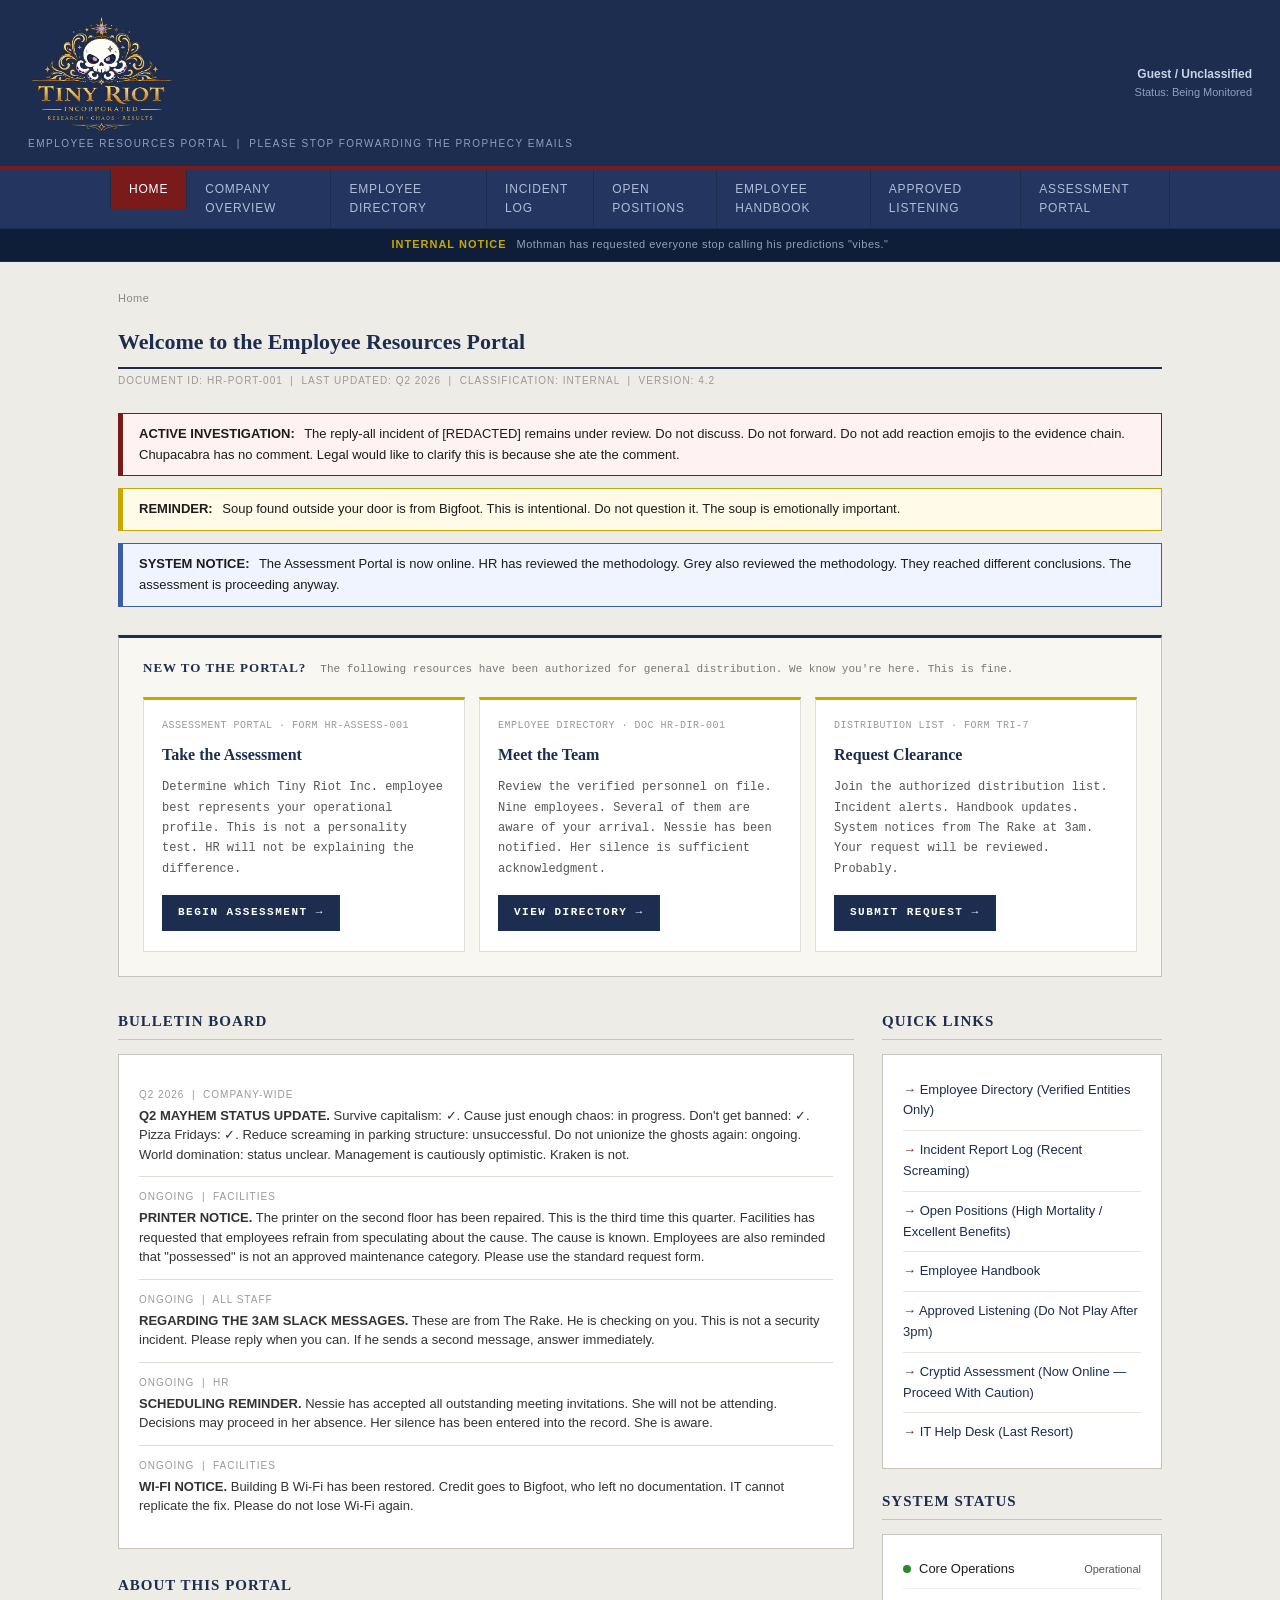
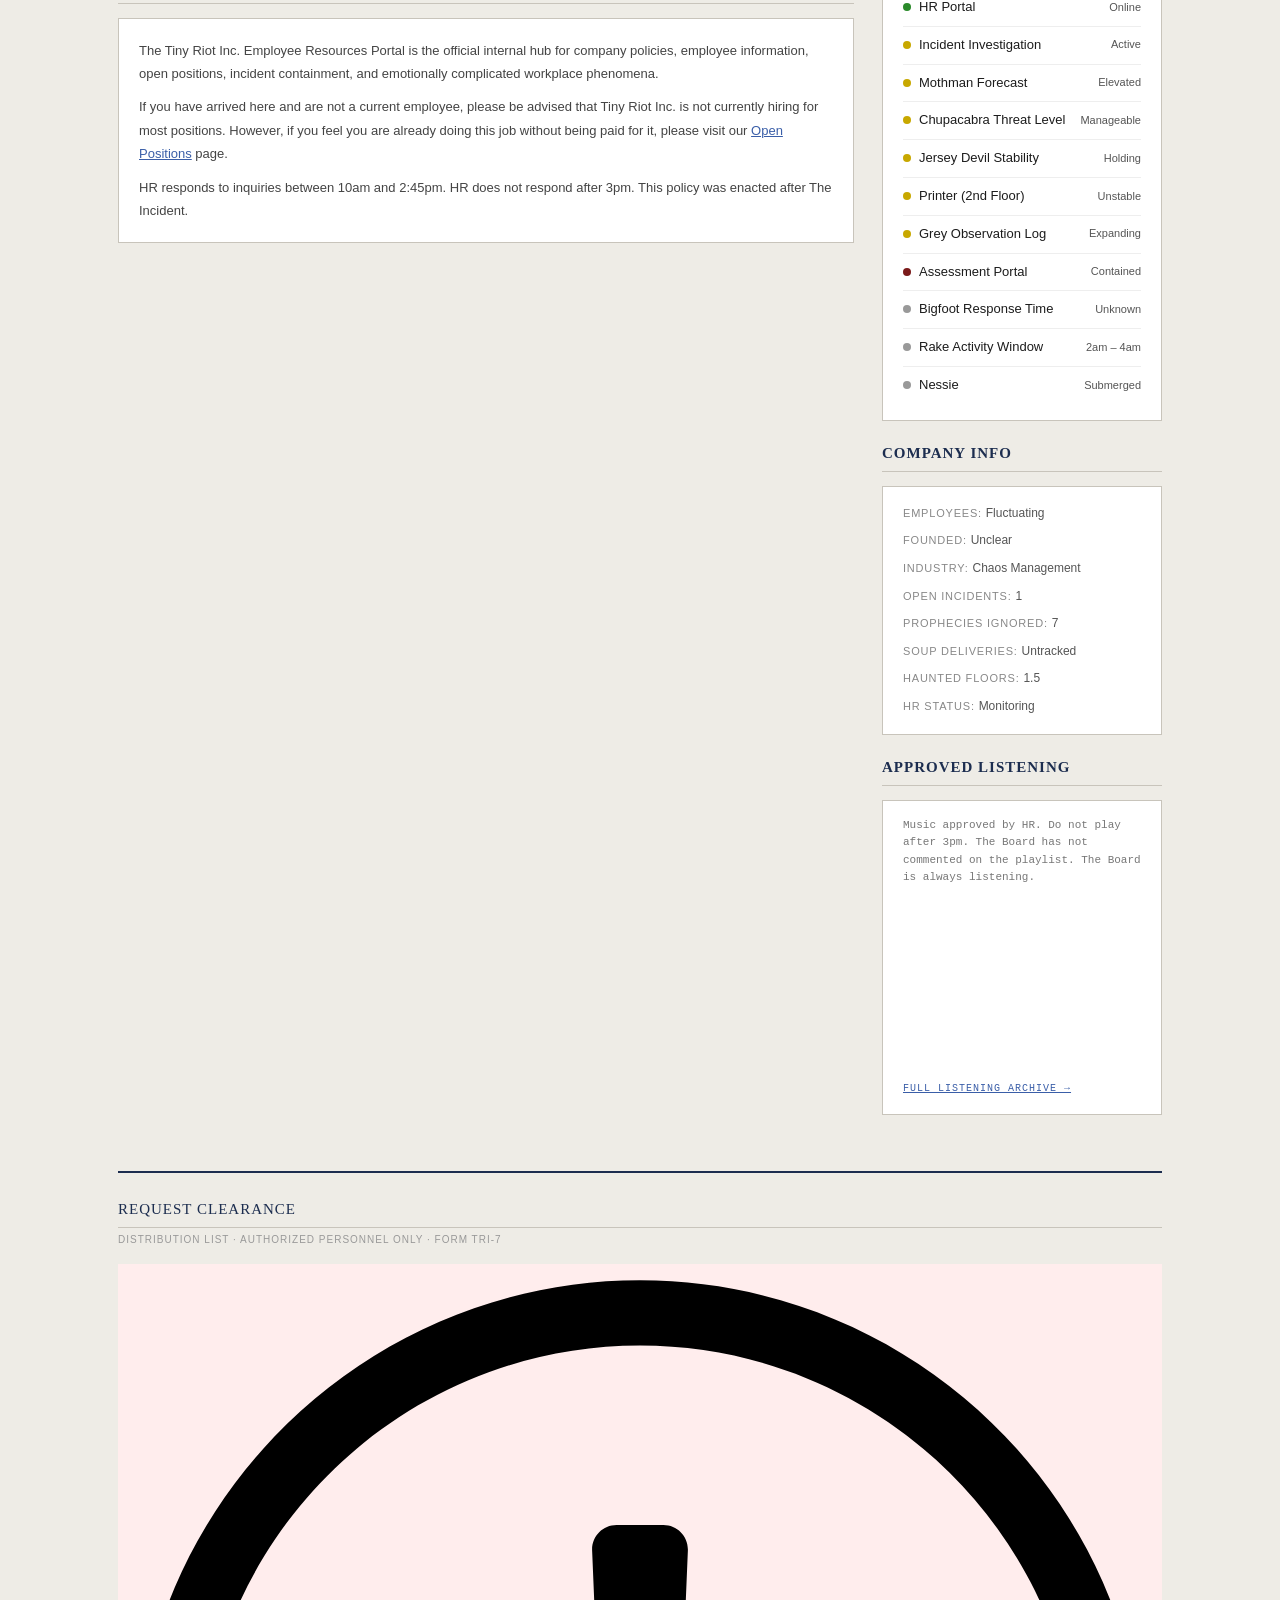
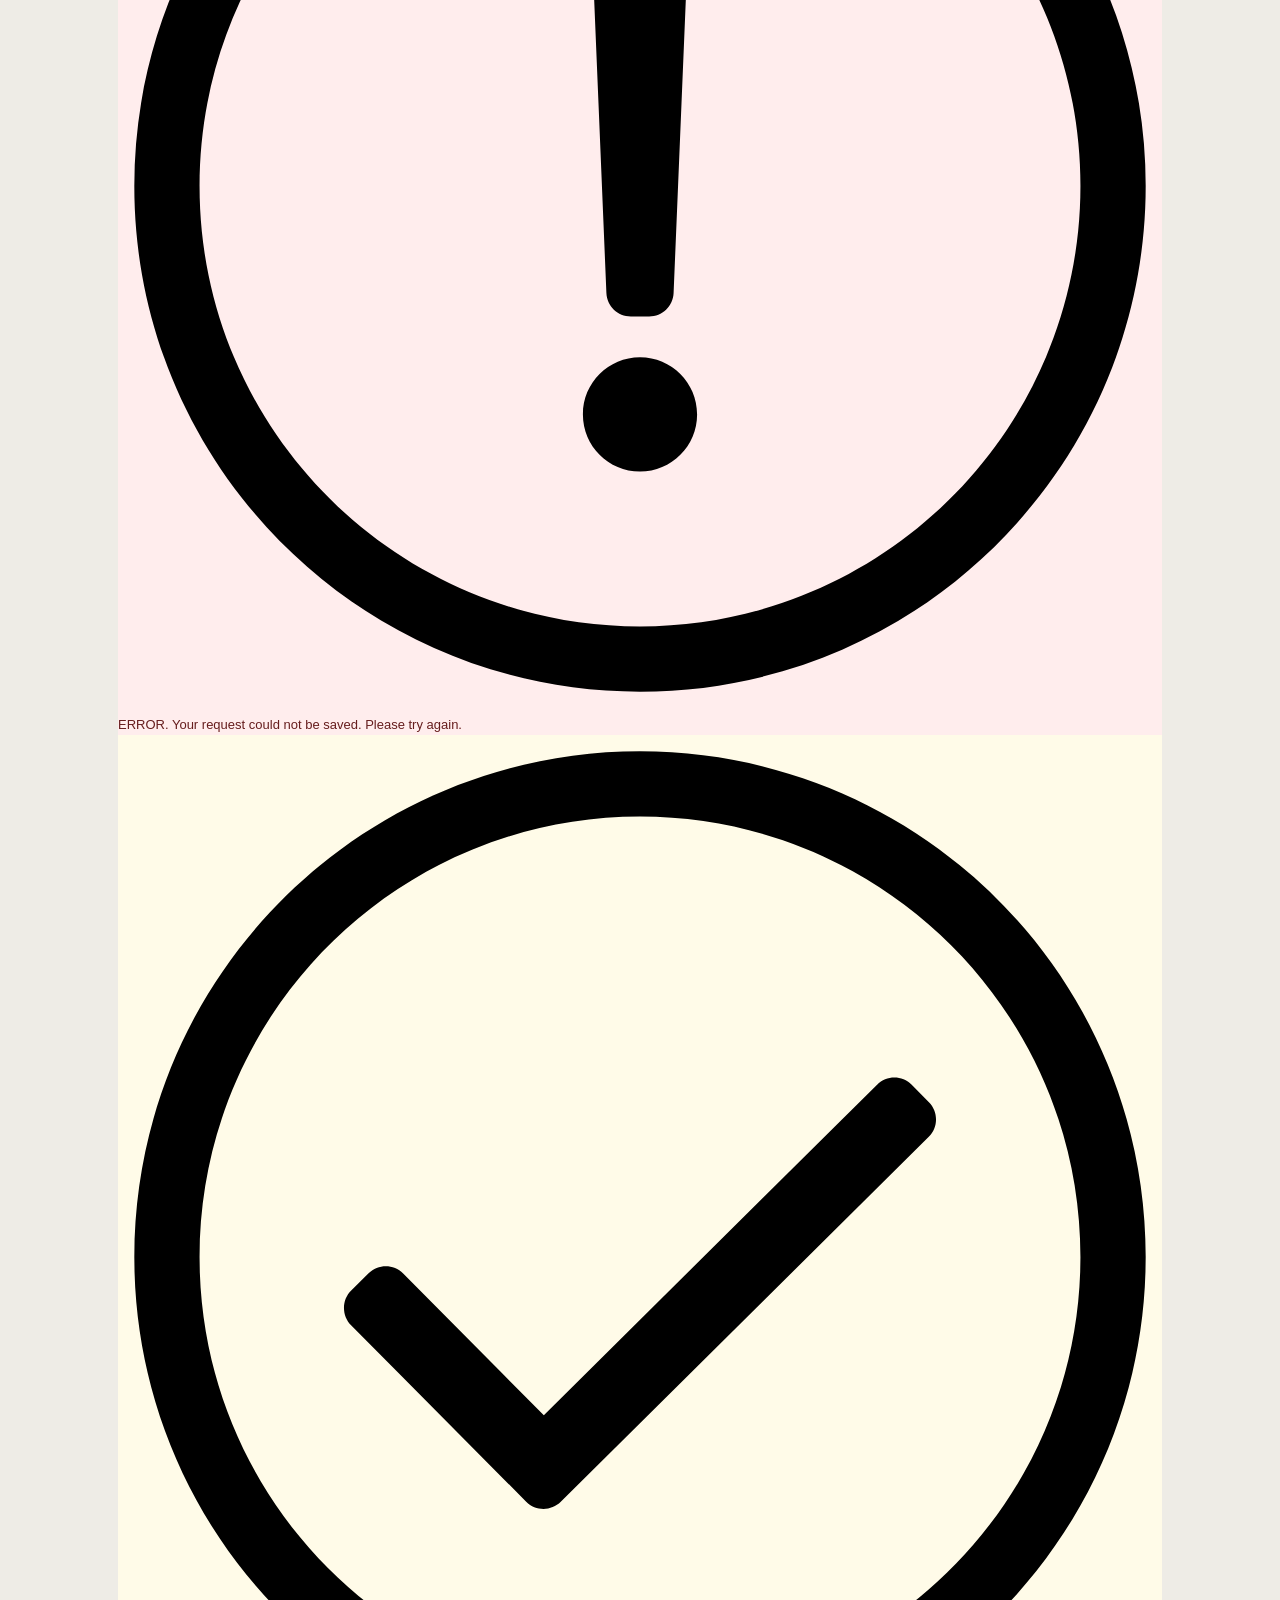
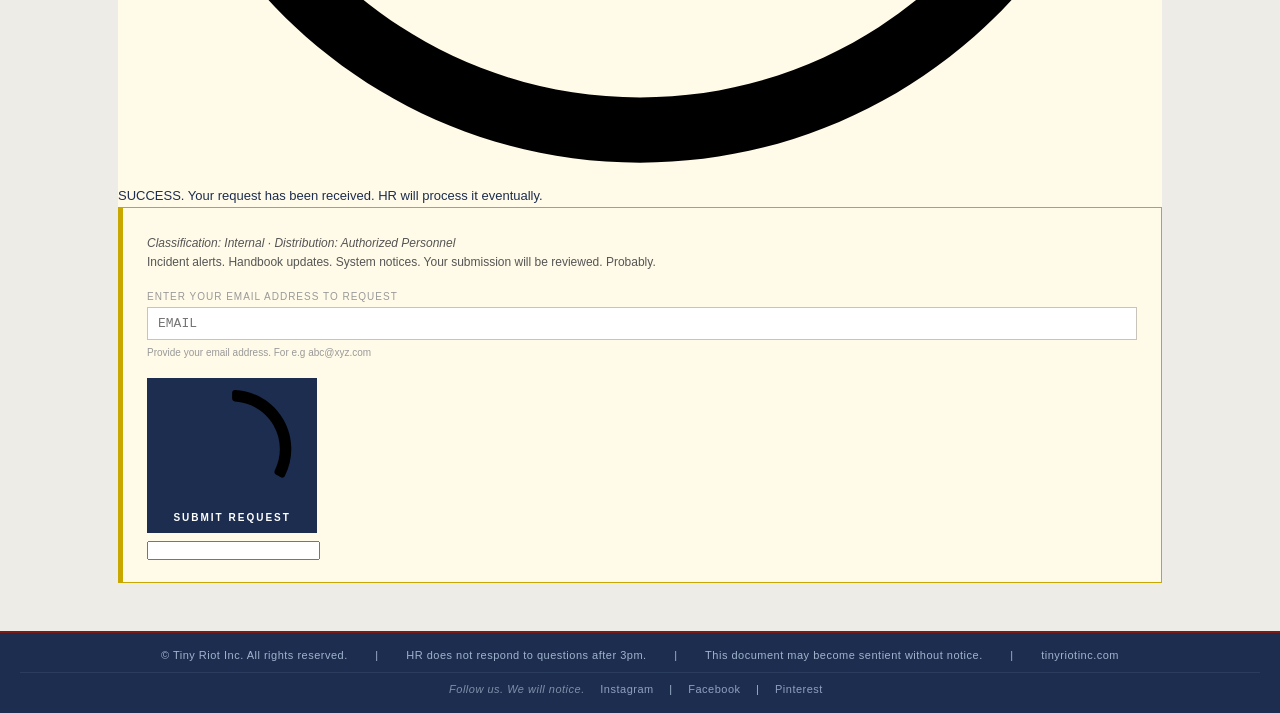
==== index.html @ a48e044e "update music player" ====
<!DOCTYPE html>
<html lang="en">
<head>
    <meta charset="UTF-8">
    <meta name="viewport" content="width=device-width, initial-scale=1.0">
    <title>Employee Resources Portal — Tiny Riot Inc.</title>
    <meta name="description" content="The official employee resources portal for Tiny Riot Inc. Home of the bulletin board, system status, and internal notices. HR stops responding at 3pm.">
    <meta property="og:title" content="Employee Resources Portal — Tiny Riot Inc.">
    <meta property="og:description" content="The official employee resources portal for Tiny Riot Inc. Home of the bulletin board, system status, and internal notices. HR stops responding at 3pm.">
    <meta property="og:type" content="website">
    <meta property="og:url" content="https://tinyriotinc.com/">
    <meta property="og:site_name" content="Tiny Riot Inc.">
    <link rel="canonical" href="https://tinyriotinc.com/">
    <link rel="stylesheet" href="style.css">
    <style>
        /* Rotating notice bar */
        #notice-bar {
            background-color: #0f1e38;
            color: #8fa0c0;
            font-size: 11px;
            text-align: center;
            padding: 7px 20px;
            letter-spacing: 0.5px;
            border-bottom: 1px solid #1c2d4f;
        }
        #notice-bar .notice-label {
            color: #c8a800;
            font-weight: bold;
            margin-right: 10px;
            text-transform: uppercase;
            letter-spacing: 1px;
        }
        #rotating-notice {
            transition: opacity 0.4s ease;
        }
    </style>
    <link rel="icon" type="image/x-icon" href="favicon.ico">
    <link rel="icon" type="image/png" sizes="32x32" href="favicon-32x32.png">
    <link rel="icon" type="image/png" sizes="16x16" href="favicon-16x16.png">
    <link rel="apple-touch-icon" sizes="180x180" href="apple-touch-icon.png">
    <!-- Google tag (gtag.js) -->
    <script async src="https://www.googletagmanager.com/gtag/js?id=G-ZZE53SN540"></script>
    <script>
        window.dataLayer = window.dataLayer || [];
        function gtag(){dataLayer.push(arguments);}
        gtag('js', new Date());
        gtag('config', 'G-ZZE53SN540');
    </script>
    <link rel="stylesheet" href="https://sibforms.com/forms/end-form/build/sib-styles.css">
    <style>
        /* ── START HERE CTA ── */
        .cta-section {
            margin: 28px 0 32px;
            border: 1px solid #c8c4bb;
            border-top: 3px solid #1c2d4f;
            background: #f9f7f2;
            padding: 20px 24px 24px;
        }
        .cta-section-header {
            margin-bottom: 18px;
            display: flex;
            align-items: baseline;
            gap: 14px;
            flex-wrap: wrap;
        }
        .cta-section-label {
            font-family: Georgia, "Times New Roman", serif;
            font-size: 13px;
            font-weight: bold;
            color: #1c2d4f;
            text-transform: uppercase;
            letter-spacing: 1px;
            white-space: nowrap;
        }
        .cta-section-sub {
            font-family: "Courier New", Courier, monospace;
            font-size: 11px;
            color: #777;
        }
        .cta-grid {
            display: grid;
            grid-template-columns: repeat(3, 1fr);
            gap: 14px;
        }
        @media (max-width: 700px) {
            .cta-grid { grid-template-columns: 1fr; }
        }
        .cta-card {
            background: #fff;
            border: 1px solid #ddd;
            border-top: 3px solid #c8a800;
            padding: 18px 18px 20px;
            display: flex;
            flex-direction: column;
        }
        .cta-card-tag {
            font-family: "Courier New", Courier, monospace;
            font-size: 10px;
            color: #999;
            letter-spacing: 0.5px;
            text-transform: uppercase;
            margin-bottom: 8px;
        }
        .cta-card-title {
            font-family: Georgia, "Times New Roman", serif;
            font-size: 16px;
            font-weight: bold;
            color: #1c2d4f;
            margin-bottom: 10px;
        }
        .cta-card-body {
            font-family: "Courier New", Courier, monospace;
            font-size: 12px;
            color: #555;
            line-height: 1.7;
            flex-grow: 1;
            margin-bottom: 16px;
        }
        .cta-card-btn {
            display: inline-block;
            padding: 9px 16px;
            background-color: #1c2d4f;
            color: #fff;
            font-family: "Courier New", Courier, monospace;
            font-size: 11px;
            font-weight: bold;
            letter-spacing: 1.5px;
            text-transform: uppercase;
            text-decoration: none;
            transition: background-color 0.15s ease;
            align-self: flex-start;
        }
        .cta-card-btn:hover { background-color: #2a4070; }

        /* ── BREVO FORM OVERRIDES — Tiny Riot aesthetic ── */
        .clearance-section {
            margin-top: 36px;
            padding-top: 24px;
            border-top: 2px solid #1c2d4f;
        }
        .clearance-section .section-title {
            font-family: Georgia, "Times New Roman", serif;
            font-size: 15px;
            color: #1c2d4f;
            border-bottom: 1px solid #c8c4bb;
            padding-bottom: 6px;
            margin-bottom: 4px;
            text-transform: uppercase;
            letter-spacing: 1px;
        }
        .clearance-section .page-meta {
            margin-bottom: 16px;
        }
        .sib-form {
            background-color: transparent !important;
            text-align: left !important;
            padding: 0 !important;
        }
        #sib-container {
            background-color: #fffbe8 !important;
            border: 1px solid #c8a800 !important;
            border-left: 5px solid #c8a800 !important;
            border-radius: 0 !important;
            max-width: 100% !important;
            text-align: left !important;
            padding: 20px 24px !important;
        }
        #sib-container .sib-form-block[style*="font-size:32px"] p,
        #sib-container .sib-form-block[style*="font-size:32px"] {
            font-family: Georgia, "Times New Roman", serif !important;
            font-size: 16px !important;
            font-weight: bold !important;
            color: #1c2d4f !important;
            letter-spacing: 2px !important;
            text-transform: uppercase !important;
            background-color: transparent !important;
        }
        #sib-container .sib-text-form-block p {
            font-family: Arial, Helvetica, sans-serif !important;
            font-size: 12px !important;
            color: #555 !important;
            line-height: 1.6 !important;
        }
        #sib-container .entry__label {
            font-family: Arial, Helvetica, sans-serif !important;
            font-size: 10px !important;
            color: #999 !important;
            text-transform: uppercase !important;
            letter-spacing: 1px !important;
            font-weight: normal !important;
        }
        #sib-container input.input {
            background-color: #fff !important;
            border: 1px solid #c8c4bb !important;
            border-radius: 0 !important;
            font-family: "Courier New", Courier, monospace !important;
            color: #1c2d4f !important;
            font-size: 13px !important;
            padding: 8px 10px !important;
            width: 100% !important;
            max-width: 100% !important;
            box-sizing: border-box !important;
        }
        #sib-container .entry__field,
        #sib-container .form__entry,
        #sib-container .form__label-row {
            width: 100% !important;
            max-width: 100% !important;
        }
        .sib-form-block__button {
            background-color: #1c2d4f !important;
            border-radius: 0 !important;
            font-family: Arial, Helvetica, sans-serif !important;
            font-size: 10px !important;
            font-weight: bold !important;
            letter-spacing: 2px !important;
            text-transform: uppercase !important;
            padding: 10px 24px !important;
            border: none !important;
            cursor: pointer !important;
            margin-top: 4px !important;
        }
        .sib-form-block__button:hover {
            background-color: #7a1a1a !important;
        }
        #success-message {
            background-color: #fffbe8 !important;
            border-color: #c8a800 !important;
            border-left-color: #c8a800 !important;
            color: #1c2d4f !important;
            font-family: Arial, Helvetica, sans-serif !important;
            border-radius: 0 !important;
            max-width: 100% !important;
        }
        #error-message {
            border-radius: 0 !important;
            max-width: 100% !important;
        }
        .entry__specification {
            color: #999 !important;
            font-family: Arial, Helvetica, sans-serif !important;
            font-size: 10px !important;
        }
        .entry__error {
            font-family: Arial, Helvetica, sans-serif !important;
            font-size: 11px !important;
            border-radius: 0 !important;
        }
    </style>
</head>
<body>

<header id="site-header">
    <div class="header-left">
        <img src="logo-formal.png" alt="Tiny Riot Inc." class="header-logo">
        <div class="portal-label">Employee Resources Portal &nbsp;|&nbsp; Please Stop Forwarding The Prophecy Emails</div>
    </div>
    <div class="header-right">
        <div class="user-info">
            <strong>Guest / Unclassified</strong>
            Status: Being Monitored
        </div>
    </div>
</header>

<nav>
    <ul>
        <li><a href="index.html" class="active">Home</a></li>
        <li><a href="about.html">Company Overview</a></li>
        <li><a href="directory.html">Employee Directory</a></li>
        <li><a href="incidents.html">Incident Log</a></li>
        <li><a href="jobs.html">Open Positions</a></li>
        <li><a href="handbook.html">Employee Handbook</a></li>
        <li><a href="music.html">Approved Listening</a></li>
        <li><a href="quiz.html">Assessment Portal</a></li>
    </ul>
</nav>

<div id="notice-bar">
    <span class="notice-label">Internal Notice</span><span id="rotating-notice">Mothman has requested everyone stop calling his predictions "vibes."</span>
</div>

<main>
    <div class="breadcrumb">Home</div>

    <h1 class="page-title">Welcome to the Employee Resources Portal</h1>
    <p class="page-meta">Document ID: HR-PORT-001 &nbsp;|&nbsp; Last Updated: Q2 2026 &nbsp;|&nbsp; Classification: Internal &nbsp;|&nbsp; Version: 4.2</p>

    <div class="notice alert">
        <strong>ACTIVE INVESTIGATION:</strong> The reply-all incident of [REDACTED] remains under review. Do not discuss. Do not forward. Do not add reaction emojis to the evidence chain. Chupacabra has no comment. Legal would like to clarify this is because she ate the comment.
    </div>

    <div class="notice">
        <strong>REMINDER:</strong> Soup found outside your door is from Bigfoot. This is intentional. Do not question it. The soup is emotionally important.
    </div>

    <div class="notice info">
        <strong>SYSTEM NOTICE:</strong> The Assessment Portal is now online. HR has reviewed the methodology. Grey also reviewed the methodology. They reached different conclusions. The assessment is proceeding anyway.
    </div>

    <!-- ── START HERE CTA ── -->
    <div class="cta-section">
        <div class="cta-section-header">
            <span class="cta-section-label">New to the portal?</span>
            <span class="cta-section-sub">The following resources have been authorized for general distribution. We know you're here. This is fine.</span>
        </div>
        <div class="cta-grid">

            <div class="cta-card">
                <div class="cta-card-tag">Assessment Portal · Form HR-ASSESS-001</div>
                <div class="cta-card-title">Take the Assessment</div>
                <div class="cta-card-body">Determine which Tiny Riot Inc. employee best represents your operational profile. This is not a personality test. HR will not be explaining the difference.</div>
                <a href="quiz.html" class="cta-card-btn">Begin Assessment &rarr;</a>
            </div>

            <div class="cta-card">
                <div class="cta-card-tag">Employee Directory · Doc HR-DIR-001</div>
                <div class="cta-card-title">Meet the Team</div>
                <div class="cta-card-body">Review the verified personnel on file. Nine employees. Several of them are aware of your arrival. Nessie has been notified. Her silence is sufficient acknowledgment.</div>
                <a href="directory.html" class="cta-card-btn">View Directory &rarr;</a>
            </div>

            <div class="cta-card">
                <div class="cta-card-tag">Distribution List · Form TRI-7</div>
                <div class="cta-card-title">Request Clearance</div>
                <div class="cta-card-body">Join the authorized distribution list. Incident alerts. Handbook updates. System notices from The Rake at 3am. Your request will be reviewed. Probably.</div>
                <a href="#clearance-form" class="cta-card-btn">Submit Request &rarr;</a>
            </div>

        </div>
    </div>

    <div class="layout-two-col">

        <!-- LEFT: Main content -->
        <div>
            <h2 class="section-title">Bulletin Board</h2>
            <div class="content-box">

                <div class="bulletin-item">
                    <div class="bulletin-date">Q2 2026 &nbsp;|&nbsp; Company-Wide</div>
                    <p><strong>Q2 MAYHEM STATUS UPDATE.</strong> Survive capitalism: ✓. Cause just enough chaos: in progress. Don't get banned: ✓. Pizza Fridays: ✓. Reduce screaming in parking structure: unsuccessful. Do not unionize the ghosts again: ongoing. World domination: status unclear. Management is cautiously optimistic. Kraken is not.</p>
                </div>

                <div class="bulletin-item">
                    <div class="bulletin-date">Ongoing &nbsp;|&nbsp; Facilities</div>
                    <p><strong>PRINTER NOTICE.</strong> The printer on the second floor has been repaired. This is the third time this quarter. Facilities has requested that employees refrain from speculating about the cause. The cause is known. Employees are also reminded that "possessed" is not an approved maintenance category. Please use the standard request form.</p>
                </div>

                <div class="bulletin-item">
                    <div class="bulletin-date">Ongoing &nbsp;|&nbsp; All Staff</div>
                    <p><strong>REGARDING THE 3AM SLACK MESSAGES.</strong> These are from The Rake. He is checking on you. This is not a security incident. Please reply when you can. If he sends a second message, answer immediately.</p>
                </div>

                <div class="bulletin-item">
                    <div class="bulletin-date">Ongoing &nbsp;|&nbsp; HR</div>
                    <p><strong>SCHEDULING REMINDER.</strong> Nessie has accepted all outstanding meeting invitations. She will not be attending. Decisions may proceed in her absence. Her silence has been entered into the record. She is aware.</p>
                </div>

                <div class="bulletin-item">
                    <div class="bulletin-date">Ongoing &nbsp;|&nbsp; Facilities</div>
                    <p><strong>WI-FI NOTICE.</strong> Building B Wi-Fi has been restored. Credit goes to Bigfoot, who left no documentation. IT cannot replicate the fix. Please do not lose Wi-Fi again.</p>
                </div>

            </div>

            <h2 class="section-title" style="margin-top:24px;">About This Portal</h2>
            <div class="content-box" style="font-size:13px;color:#444;line-height:1.8;">
                <p>The Tiny Riot Inc. Employee Resources Portal is the official internal hub for company policies, employee information, open positions, incident containment, and emotionally complicated workplace phenomena.</p>
                <p style="margin-top:10px;">If you have arrived here and are not a current employee, please be advised that Tiny Riot Inc. is not currently hiring for most positions. However, if you feel you are already doing this job without being paid for it, please visit our <a href="jobs.html" style="color:#3a5ea8;">Open Positions</a> page.</p>
                <p style="margin-top:10px;">HR responds to inquiries between 10am and 2:45pm. HR does not respond after 3pm. This policy was enacted after The Incident.</p>
            </div>
        </div>

        <!-- RIGHT: Sidebar -->
        <div>

            <h2 class="section-title">Quick Links</h2>
            <div class="content-box" style="padding:16px 20px;">
                <ul class="quick-links">
                    <li><a href="directory.html">Employee Directory (Verified Entities Only)</a></li>
                    <li><a href="incidents.html">Incident Report Log (Recent Screaming)</a></li>
                    <li><a href="jobs.html">Open Positions (High Mortality / Excellent Benefits)</a></li>
                    <li><a href="handbook.html">Employee Handbook</a></li>
                    <li><a href="music.html">Approved Listening (Do Not Play After 3pm)</a></li>
                    <li><a href="quiz.html">Cryptid Assessment (Now Online — Proceed With Caution)</a></li>
                    <li><a href="it-support.html">IT Help Desk (Last Resort)</a></li>
                </ul>
            </div>

            <h2 class="section-title" style="margin-top:20px;">System Status</h2>
            <div class="content-box" style="padding:16px 20px;">
                <div class="status-row">
                    <span><span class="status-dot green"></span>Core Operations</span>
                    <span class="status-label">Operational</span>
                </div>
                <div class="status-row">
                    <span><span class="status-dot green"></span>HR Portal</span>
                    <span class="status-label">Online</span>
                </div>
                <div class="status-row">
                    <span><span class="status-dot yellow"></span>Incident Investigation</span>
                    <span class="status-label">Active</span>
                </div>
                <div class="status-row">
                    <span><span class="status-dot yellow"></span>Mothman Forecast</span>
                    <span class="status-label">Elevated</span>
                </div>
                <div class="status-row">
                    <span><span class="status-dot yellow"></span>Chupacabra Threat Level</span>
                    <span class="status-label">Manageable</span>
                </div>
                <div class="status-row">
                    <span><span class="status-dot yellow"></span>Jersey Devil Stability</span>
                    <span class="status-label">Holding</span>
                </div>
                <div class="status-row">
                    <span><span class="status-dot yellow"></span>Printer (2nd Floor)</span>
                    <span class="status-label">Unstable</span>
                </div>
                <div class="status-row">
                    <span><span class="status-dot yellow"></span>Grey Observation Log</span>
                    <span class="status-label">Expanding</span>
                </div>
                <div class="status-row">
                    <span><span class="status-dot red"></span>Assessment Portal</span>
                    <span class="status-label">Contained</span>
                </div>
                <div class="status-row">
                    <span><span class="status-dot gray"></span>Bigfoot Response Time</span>
                    <span class="status-label">Unknown</span>
                </div>
                <div class="status-row">
                    <span><span class="status-dot gray"></span>Rake Activity Window</span>
                    <span class="status-label">2am – 4am</span>
                </div>
                <div class="status-row">
                    <span><span class="status-dot gray"></span>Nessie</span>
                    <span class="status-label">Submerged</span>
                </div>
            </div>

            <h2 class="section-title" style="margin-top:20px;">Company Info</h2>
            <div class="content-box" style="padding:16px 20px;font-size:12px;color:#555;line-height:1.8;">
                <div style="margin-bottom:6px;"><span class="text-muted text-upper text-small">Employees:&nbsp;</span>Fluctuating</div>
                <div style="margin-bottom:6px;"><span class="text-muted text-upper text-small">Founded:&nbsp;</span>Unclear</div>
                <div style="margin-bottom:6px;"><span class="text-muted text-upper text-small">Industry:&nbsp;</span>Chaos Management</div>
                <div style="margin-bottom:6px;"><span class="text-muted text-upper text-small">Open Incidents:&nbsp;</span>1</div>
                <div style="margin-bottom:6px;"><span class="text-muted text-upper text-small">Prophecies Ignored:&nbsp;</span>7</div>
                <div style="margin-bottom:6px;"><span class="text-muted text-upper text-small">Soup Deliveries:&nbsp;</span>Untracked</div>
                <div style="margin-bottom:6px;"><span class="text-muted text-upper text-small">Haunted Floors:&nbsp;</span>1.5</div>
                <div><span class="text-muted text-upper text-small">HR Status:&nbsp;</span>Monitoring</div>
            </div>

            <h2 class="section-title" style="margin-top:20px;">Approved Listening</h2>
            <div class="content-box" style="padding:16px 20px;">
                <p style="font-family:'Courier New',Courier,monospace;font-size:11px;color:#777;margin-bottom:12px;line-height:1.6;">Music approved by HR. Do not play after 3pm. The Board has not commented on the playlist. The Board is always listening.</p>
                <iframe width="100%" height="166" scrolling="no" frameborder="no" allow="autoplay; encrypted-media"
                    src="https://w.soundcloud.com/player/?url=https%3A//api.soundcloud.com/playlists/soundcloud%253Aplaylists%253A2237323715&color=%237a1a1a&auto_play=false&hide_related=false&show_comments=false&show_user=true&show_reposts=false&show_teaser=false&visual=false"></iframe>
                <a href="music.html" style="display:inline-block;margin-top:10px;font-family:'Courier New',Courier,monospace;font-size:10px;letter-spacing:1px;text-transform:uppercase;color:#3a5ea8;">Full Listening Archive &rarr;</a>
            </div>

        </div>
    </div>

    <!-- ── REQUEST CLEARANCE — Email Signup ── -->
    <div class="clearance-section" id="clearance-form">
        <div class="section-title">Request Clearance</div>
        <div class="page-meta">Distribution List · Authorized Personnel Only · Form TRI-7</div>
        <div class="sib-form" style="text-align: center; background-color: transparent;">
          <div id="sib-form-container" class="sib-form-container">
            <div id="error-message" class="sib-form-message-panel" style="font-family:Arial, sans-serif; font-size:13px; text-align:left; color:#661d1d; background-color:#ffeded; border-color:#ff4949; border-radius:0; max-width:540px;">
              <div class="sib-form-message-panel__text sib-form-message-panel__text--center">
                <svg viewBox="0 0 512 512" class="sib-icon sib-notification__icon"><path d="M256 40c118.621 0 216 96.075 216 216 0 119.291-96.61 216-216 216-119.244 0-216-96.562-216-216 0-119.203 96.602-216 216-216m0-32C119.043 8 8 119.083 8 256c0 136.997 111.043 248 248 248s248-111.003 248-248C504 119.083 392.957 8 256 8zm-11.49 120h22.979c6.823 0 12.274 5.682 11.99 12.5l-7 168c-.268 6.428-5.556 11.5-11.99 11.5h-8.979c-6.433 0-11.722-5.073-11.99-11.5l-7-168c-.283-6.818 5.167-12.5 11.99-12.5zM256 340c-15.464 0-28 12.536-28 28s12.536 28 28 28 28-12.536 28-28-12.536-28-28-28z" /></svg>
                <span class="sib-form-message-panel__inner-text">ERROR. Your request could not be saved. Please try again.</span>
              </div>
            </div>
            <div></div>
            <div id="success-message" class="sib-form-message-panel" style="font-family:Arial, sans-serif; font-size:13px; text-align:left; color:#1c2d4f; background-color:#fffbe8; border-color:#c8a800; border-radius:0; max-width:540px;">
              <div class="sib-form-message-panel__text sib-form-message-panel__text--center">
                <svg viewBox="0 0 512 512" class="sib-icon sib-notification__icon"><path d="M256 8C119.033 8 8 119.033 8 256s111.033 248 248 248 248-111.033 248-248S392.967 8 256 8zm0 464c-118.664 0-216-96.055-216-216 0-118.663 96.055-216 216-216 118.664 0 216 96.055 216 216 0 118.663-96.055 216-216 216zm141.63-274.961L217.15 376.071c-4.705 4.667-12.303 4.637-16.97-.068l-85.878-86.572c-4.667-4.705-4.637-12.303.068-16.97l8.52-8.451c4.705-4.667 12.303-4.637 16.97.068l68.976 69.533 163.441-162.13c4.705-4.667 12.303-4.637 16.97.068l8.451 8.52c4.668 4.705 4.637 12.303-.068 16.97z" /></svg>
                <span class="sib-form-message-panel__inner-text">SUCCESS. Your request has been received. HR will process it eventually.</span>
              </div>
            </div>
            <div></div>
            <div id="sib-container" class="sib-container--large sib-container--vertical" style="text-align:left; direction:ltr">
              <form id="sib-form" method="POST" action="https://a816f55d.sibforms.com/serve/[base64]" data-type="subscription">

                <div style="padding: 6px 0;">
                  <div class="sib-form-block" style="font-family:Arial, sans-serif; font-size:12px; text-align:left; color:#555; background-color:transparent;">
                    <div class="sib-text-form-block">
                      <p><em>Classification: Internal · Distribution: Authorized Personnel</em><br>Incident alerts. Handbook updates. System notices. Your submission will be reviewed. Probably.</p>
                    </div>
                  </div>
                </div>
                <div style="padding: 6px 0;">
                  <div class="sib-input sib-form-block">
                    <div class="form__entry entry_block">
                      <div class="form__label-row">
                        <label class="entry__label" style="font-weight:normal; text-align:left; font-family:Arial,sans-serif; font-size:10px; text-transform:uppercase; letter-spacing:1px; color:#999;" for="EMAIL" data-required="*">Enter your email address to request</label>
                        <div class="entry__field">
                          <input class="input" type="text" id="EMAIL" name="EMAIL" autocomplete="off" value="" placeholder="EMAIL" data-required="true" required />
                        </div>
                      </div>
                      <label class="entry__error entry__error--primary" style="font-family:Arial,sans-serif; font-size:11px; text-align:left; color:#661d1d; background-color:#ffeded; border-color:#ff4949; border-radius:0;"></label>
                      <label class="entry__specification" style="font-family:Arial,sans-serif; font-size:10px; text-align:left; color:#999;">Provide your email address. For e.g abc@xyz.com</label>
                    </div>
                  </div>
                </div>
                <div style="padding: 6px 0;">
                  <div class="sib-form-block" style="text-align: left">
                    <button class="sib-form-block__button sib-form-block__button-with-loader" style="font-family:Arial,sans-serif; font-size:10px; font-weight:700; letter-spacing:2px; text-transform:uppercase; color:#FFFFFF; background-color:#1c2d4f; border-width:0px; border-radius:0;" form="sib-form" type="submit">
                      <svg class="icon clickable__icon progress-indicator__icon sib-hide-loader-icon" viewBox="0 0 512 512"><path d="M460.116 373.846l-20.823-12.022c-5.541-3.199-7.54-10.159-4.663-15.874 30.137-59.886 28.343-131.652-5.386-189.946-33.641-58.394-94.896-95.833-161.827-99.676C261.028 55.961 256 50.751 256 44.352V20.309c0-6.904 5.808-12.337 12.703-11.982 83.556 4.306 160.163 50.864 202.11 123.677 42.063 72.696 44.079 162.316 6.031 236.832-3.14 6.148-10.75 8.461-16.728 5.01z" /></svg>
                      SUBMIT REQUEST
                    </button>
                  </div>
                </div>
                <input type="text" name="email_address_check" value="" class="input--hidden">
                <input type="hidden" name="locale" value="en">
              </form>
            </div>
          </div>
        </div>
    </div>

</main>

<footer>
    <span>© Tiny Riot Inc. All rights reserved.</span>
    <span>|</span>
    <span>HR does not respond to questions after 3pm.</span>
    <span>|</span>
    <span>This document may become sentient without notice.</span>
    <span>|</span>
    <span>tinyriotinc.com</span>
    <div class="footer-social">
        <span class="footer-social-label">Follow us. We will notice.</span>
        <a href="https://www.instagram.com/tinyriotdesign/" target="_blank" rel="noopener">Instagram</a>
        <span>|</span>
        <a href="https://www.facebook.com/people/Tiny-Riot/61568061148115/" target="_blank" rel="noopener">Facebook</a>
        <span>|</span>
        <a href="https://pin.it/f3776Z0mt" target="_blank" rel="noopener">Pinterest</a>
    </div>
</footer>

<script>
    const notices = [
        "Mothman has requested everyone stop calling his predictions \"vibes.\"",
        "Jackalope is no longer allowed to organize morale events.",
        "Kraken approved exactly one PTO request this quarter. It was her own.",
        "The break room microwave is legally considered a portal. Do not use it after 6pm.",
        "Reminder: Bigfoot is remote, not missing.",
        "Grey is observing. This is normal. Do not make it weird.",
        "Chupacabra has been cleared of the snack incident. Officially. Do not bring it up.",
        "Jersey Devil's Pine Barrens screaming sessions have been reclassified as a wellness activity. This is non-billable.",
        "Nessie has been cc'd on this notice. Her silence is sufficient.",
        "Please do not print this page after midnight.",
        "The Rake has read the employee handbook in full. HR is aware. We are all being very normal about this.",
        "Reminder: \"Emotionally complex\" is not a valid out-of-office status. We are looking at you, JD."
    ];

    let current = 0;

    function rotateNotice() {
        const el = document.getElementById('rotating-notice');
        el.style.opacity = '0';
        setTimeout(() => {
            current = (current + 1) % notices.length;
            el.textContent = notices[current];
            el.style.opacity = '1';
        }, 400);
    }

    setInterval(rotateNotice, 5500);
</script>

<script>
    window.REQUIRED_CODE_ERROR_MESSAGE = 'Please choose a country code';
    window.LOCALE = 'en';
    window.EMAIL_INVALID_MESSAGE = window.SMS_INVALID_MESSAGE = "ACCESS DENIED. The information provided is invalid. Please review the field format and try again.";
    window.REQUIRED_ERROR_MESSAGE = "This field cannot be left blank.";
    window.GENERIC_INVALID_MESSAGE = "ACCESS DENIED. The information provided is invalid. Please review the field format and try again.";
    window.INVALID_NUMBER = "ACCESS DENIED. The information provided is invalid. Please review the field format and try again.";
    window.INVALID_DATE = "Please enter a valid date";
    window.REQUIRED_MULTISELECT_MESSAGE = 'Please select at least 1 option';
    var AUTOHIDE = Boolean(0);
</script>
<script defer src="https://sibforms.com/forms/end-form/build/main.js"></script>
</body>
</html>
---- style.css ----
/* ============================================
   TINY RIOT INC. — EMPLOYEE RESOURCES PORTAL
   Internal Use Only | Classification: Internal
   ============================================ */

*, *::before, *::after {
    box-sizing: border-box;
    margin: 0;
    padding: 0;
}

body {
    font-family: Arial, Helvetica, sans-serif;
    background-color: #eeece6;
    color: #1c1c1c;
    font-size: 14px;
    line-height: 1.6;
    min-height: 100vh;
    display: flex;
    flex-direction: column;
}

/* ── HEADER ── */
#site-header {
    background-color: #1c2d4f;
    color: #fff;
    padding: 14px 28px;
    display: flex;
    align-items: center;
    justify-content: space-between;
    border-bottom: 4px solid #7a1a1a;
}

.header-left .org-name {
    font-family: Georgia, "Times New Roman", serif;
    font-size: 20px;
    font-weight: bold;
    letter-spacing: 3px;
    text-transform: uppercase;
}

.header-logo {
    height: 120px;
    width: auto;
    display: block;
}

.header-left .portal-label {
    font-size: 10px;
    color: #8fa0c0;
    letter-spacing: 1.5px;
    text-transform: uppercase;
    margin-top: 2px;
}

.header-right .user-info {
    font-size: 11px;
    color: #8fa0c0;
    text-align: right;
}

.header-right .user-info strong {
    color: #c8d4e8;
    display: block;
    font-size: 12px;
}

/* ── NAV ── */
nav {
    background-color: #243660;
    border-bottom: 1px solid #1c2d4f;
}

nav ul {
    list-style: none;
    display: flex;
    max-width: 1100px;
    margin: 0 auto;
    padding: 0 20px;
}

nav ul li a {
    display: block;
    padding: 10px 18px;
    color: #b0bdd8;
    text-decoration: none;
    font-size: 12px;
    text-transform: uppercase;
    letter-spacing: 0.8px;
    border-right: 1px solid #1c2d4f;
    transition: background 0.15s, color 0.15s;
}

nav ul li:first-child a {
    border-left: 1px solid #1c2d4f;
}

nav ul li a:hover {
    background-color: #1c2d4f;
    color: #fff;
}

nav ul li a.active {
    background-color: #7a1a1a;
    color: #fff;
}

/* ── BREADCRUMB ── */
.breadcrumb {
    font-size: 11px;
    color: #888;
    margin-bottom: 16px;
    letter-spacing: 0.5px;
}

.breadcrumb a {
    color: #3a5ea8;
    text-decoration: none;
}

.breadcrumb a:hover {
    text-decoration: underline;
}

/* ── MAIN ── */
main {
    flex: 1;
    max-width: 1100px;
    width: 100%;
    margin: 0 auto;
    padding: 28px 28px 48px;
}

/* ── PAGE TITLE ── */
.page-title {
    font-family: Georgia, "Times New Roman", serif;
    font-size: 22px;
    color: #1c2d4f;
    border-bottom: 2px solid #1c2d4f;
    padding-bottom: 8px;
    margin-bottom: 4px;
}

.page-meta {
    font-size: 10px;
    color: #999;
    text-transform: uppercase;
    letter-spacing: 1px;
    margin-bottom: 24px;
}

/* ── NOTICES ── */
.notice {
    background: #fffbe8;
    border: 1px solid #c8a800;
    border-left: 5px solid #c8a800;
    padding: 10px 16px;
    margin-bottom: 12px;
    font-size: 13px;
}

.notice.alert {
    background: #fff2f2;
    border-color: #7a1a1a;
    border-left-color: #7a1a1a;
}

.notice.info {
    background: #f0f4ff;
    border-color: #3a5ea8;
    border-left-color: #3a5ea8;
}

.notice strong {
    display: inline-block;
    margin-right: 6px;
}

/* ── TWO COLUMN LAYOUT ── */
.layout-two-col {
    display: grid;
    grid-template-columns: 1fr 280px;
    gap: 28px;
    margin-top: 24px;
}

/* ── SECTION TITLE ── */
.section-title {
    font-family: Georgia, "Times New Roman", serif;
    font-size: 15px;
    color: #1c2d4f;
    border-bottom: 1px solid #c8c4bb;
    padding-bottom: 6px;
    margin-bottom: 14px;
    text-transform: uppercase;
    letter-spacing: 1px;
}

/* ── CARDS / CONTENT BOXES ── */
.content-box {
    background: #fff;
    border: 1px solid #c8c4bb;
    padding: 20px;
    margin-bottom: 20px;
}

.content-box + .content-box {
    margin-top: 0;
}

/* ── STATUS INDICATORS ── */
.status-row {
    display: flex;
    justify-content: space-between;
    align-items: center;
    padding: 8px 0;
    border-bottom: 1px solid #eee;
    font-size: 13px;
}

.status-row:last-child {
    border-bottom: none;
}

.status-dot {
    display: inline-block;
    width: 8px;
    height: 8px;
    border-radius: 50%;
    margin-right: 8px;
}

.status-dot.green { background-color: #2a8a2a; }
.status-dot.yellow { background-color: #c8a800; }
.status-dot.red { background-color: #7a1a1a; }
.status-dot.gray { background-color: #999; }

.status-label {
    color: #555;
    font-size: 11px;
}

/* ── QUICK LINKS ── */
.quick-links {
    list-style: none;
}

.quick-links li {
    border-bottom: 1px solid #e8e4de;
    padding: 0;
}

.quick-links li:last-child {
    border-bottom: none;
}

.quick-links li a {
    display: block;
    padding: 9px 0;
    color: #1c2d4f;
    text-decoration: none;
    font-size: 13px;
}

.quick-links li a:hover {
    color: #7a1a1a;
    text-decoration: underline;
}

.quick-links li a::before {
    content: "→ ";
    color: #7a1a1a;
}

/* ── BULLETIN ITEMS ── */
.bulletin-item {
    padding: 12px 0;
    border-bottom: 1px solid #e0ddd6;
    font-size: 13px;
}

.bulletin-item:last-child {
    border-bottom: none;
}

.bulletin-date {
    font-size: 10px;
    color: #999;
    text-transform: uppercase;
    letter-spacing: 1px;
    margin-bottom: 3px;
}

.bulletin-item p {
    color: #333;
    line-height: 1.5;
}

/* ── EMPLOYEE DIRECTORY ── */
.directory-grid {
    display: grid;
    grid-template-columns: repeat(auto-fill, minmax(280px, 1fr));
    gap: 16px;
    margin-top: 8px;
}

.employee-card {
    background: #fff;
    border: 1px solid #c8c4bb;
    padding: 18px;
    display: flex;
    flex-direction: column;
    gap: 10px;
}

.employee-card-header {
    display: flex;
    align-items: center;
    gap: 14px;
}

.employee-avatar {
    width: 46px;
    height: 46px;
    border-radius: 50%;
    display: flex;
    align-items: center;
    justify-content: center;
    font-family: Georgia, serif;
    font-size: 14px;
    font-weight: bold;
    color: #fff;
    flex-shrink: 0;
    letter-spacing: 1px;
}

.employee-name {
    font-family: Georgia, "Times New Roman", serif;
    font-size: 15px;
    font-weight: bold;
    color: #1c2d4f;
    line-height: 1.2;
}

.employee-title {
    font-size: 11px;
    color: #555;
    text-transform: uppercase;
    letter-spacing: 0.5px;
    margin-top: 2px;
}

.employee-meta {
    font-size: 12px;
    color: #555;
    border-top: 1px solid #eee;
    padding-top: 10px;
    display: grid;
    grid-template-columns: auto 1fr;
    gap: 3px 10px;
}

.meta-label {
    color: #999;
    font-size: 10px;
    text-transform: uppercase;
    letter-spacing: 0.8px;
    align-self: center;
}

.meta-value {
    color: #333;
    font-size: 12px;
}

.employee-note {
    font-size: 12px;
    color: #666;
    font-style: italic;
    border-top: 1px solid #eee;
    padding-top: 10px;
    line-height: 1.5;
}

.badge {
    display: inline-block;
    font-size: 10px;
    text-transform: uppercase;
    letter-spacing: 0.5px;
    padding: 2px 8px;
    border-radius: 2px;
}

.badge.active { background: #e8f5e8; color: #2a6a2a; border: 1px solid #aadaaa; }
.badge.unverified { background: #fff8e0; color: #7a6000; border: 1px solid #e8d070; }
.badge.intermittent { background: #f0f0f0; color: #666; border: 1px solid #ccc; }
.badge.probation { background: #fff0f0; color: #7a1a1a; border: 1px solid #e8aaaa; }

/* ── INCIDENT LOG ── */
.incident-list {
    display: flex;
    flex-direction: column;
    gap: 16px;
}

.incident-report {
    background: #fff;
    border: 1px solid #c8c4bb;
    border-top: 3px solid #7a1a1a;
}

.incident-header {
    background: #f8f6f2;
    padding: 12px 18px;
    border-bottom: 1px solid #e0ddd6;
    display: grid;
    grid-template-columns: auto 1fr auto;
    gap: 16px;
    align-items: center;
}

.incident-number {
    font-family: Georgia, serif;
    font-size: 18px;
    font-weight: bold;
    color: #7a1a1a;
}

.incident-meta-block {
    font-size: 11px;
    color: #888;
}

.incident-meta-block strong {
    color: #555;
    font-size: 10px;
    text-transform: uppercase;
    letter-spacing: 0.5px;
    display: block;
}

.incident-status-block {
    text-align: right;
    font-size: 11px;
}

.incident-body {
    padding: 16px 18px;
}

.incident-summary-label {
    font-size: 10px;
    text-transform: uppercase;
    letter-spacing: 1px;
    color: #999;
    margin-bottom: 6px;
}

.incident-summary {
    font-size: 14px;
    color: #1c1c1c;
    line-height: 1.6;
    margin-bottom: 12px;
}

.incident-footer {
    font-size: 11px;
    color: #aaa;
    border-top: 1px solid #eee;
    padding-top: 10px;
    font-style: italic;
}

/* ── JOB LISTINGS ── */
.job-list {
    display: flex;
    flex-direction: column;
    gap: 20px;
}

.job-listing {
    background: #fff;
    border: 1px solid #c8c4bb;
    padding: 24px;
}

.job-tag-row {
    display: flex;
    gap: 8px;
    margin-bottom: 12px;
    flex-wrap: wrap;
}

.job-tag {
    font-size: 10px;
    text-transform: uppercase;
    letter-spacing: 0.5px;
    padding: 3px 10px;
    background: #eeecea;
    border: 1px solid #c8c4bb;
    color: #555;
}

.job-title {
    font-family: Georgia, serif;
    font-size: 19px;
    color: #1c2d4f;
    margin-bottom: 6px;
}

.job-dept {
    font-size: 12px;
    color: #888;
    text-transform: uppercase;
    letter-spacing: 0.5px;
    margin-bottom: 16px;
}

.job-section-label {
    font-size: 10px;
    text-transform: uppercase;
    letter-spacing: 1px;
    color: #7a1a1a;
    font-weight: bold;
    margin: 14px 0 6px;
}

.job-list-items {
    list-style: none;
    margin-bottom: 8px;
}

.job-list-items li {
    font-size: 13px;
    color: #333;
    padding: 3px 0;
    padding-left: 16px;
    position: relative;
}

.job-list-items li::before {
    content: "•";
    position: absolute;
    left: 0;
    color: #7a1a1a;
}

.job-apply {
    margin-top: 18px;
    padding-top: 14px;
    border-top: 1px solid #e0ddd6;
    font-size: 13px;
    color: #555;
}

.job-apply strong {
    color: #1c2d4f;
}

/* ── EMPLOYEE HANDBOOK ── */
.handbook-intro {
    background: #fff;
    border: 1px solid #c8c4bb;
    padding: 20px 24px;
    margin-bottom: 24px;
    font-size: 13px;
    color: #555;
    line-height: 1.7;
}

.handbook-section {
    background: #fff;
    border: 1px solid #c8c4bb;
    margin-bottom: 4px;
}

.handbook-section-header {
    background: #f8f6f2;
    padding: 12px 20px;
    border-bottom: 1px solid #e0ddd6;
    font-family: Georgia, serif;
    font-size: 13px;
    color: #1c2d4f;
    text-transform: uppercase;
    letter-spacing: 1px;
    font-weight: bold;
}

.handbook-rule {
    padding: 14px 20px;
    border-bottom: 1px solid #f0ede8;
    display: grid;
    grid-template-columns: 36px 1fr;
    gap: 12px;
    align-items: start;
}

.handbook-rule:last-child {
    border-bottom: none;
}

.rule-number {
    font-family: Georgia, serif;
    font-size: 18px;
    color: #c8c4bb;
    font-weight: bold;
    padding-top: 1px;
}

.rule-text {
    font-size: 14px;
    color: #222;
    line-height: 1.6;
    padding-top: 2px;
}

.rule-note {
    font-size: 11px;
    color: #999;
    margin-top: 4px;
    font-style: italic;
}

/* ── QUIZ / ASSESSMENT PAGE ── */
.maintenance-box {
    background: #fff;
    border: 1px solid #c8c4bb;
    border-top: 4px solid #7a1a1a;
    padding: 48px;
    text-align: center;
    max-width: 600px;
    margin: 40px auto;
}

.maintenance-icon {
    font-size: 36px;
    margin-bottom: 16px;
    color: #c8c4bb;
}

.maintenance-title {
    font-family: Georgia, serif;
    font-size: 22px;
    color: #1c2d4f;
    margin-bottom: 12px;
}

.maintenance-body {
    font-size: 13px;
    color: #666;
    line-height: 1.7;
    margin-bottom: 20px;
}

.maintenance-ref {
    font-size: 10px;
    color: #bbb;
    text-transform: uppercase;
    letter-spacing: 1px;
}

/* ── FOOTER ── */
footer {
    background-color: #1c2d4f;
    color: #a0b4cc;
    text-align: center;
    padding: 14px 20px;
    font-size: 11px;
    letter-spacing: 0.5px;
    border-top: 2px solid #7a1a1a;
    margin-top: auto;
}

footer span {
    margin: 0 12px;
}

.footer-social {
    margin-top: 8px;
    padding-top: 8px;
    border-top: 1px solid #2a3d5f;
}

.footer-social-label {
    color: #8090a8;
    margin-right: 4px;
    font-style: italic;
}

.footer-social a {
    color: #8fa0c0;
    text-decoration: none;
    margin: 0 10px;
}

.footer-social a:hover {
    color: #b0c0d8;
    text-decoration: underline;
}

.footer-social span {
    margin: 0 2px;
}

/* ── UTILITIES ── */
.text-muted { color: #888; }
.text-small { font-size: 11px; }
.text-upper { text-transform: uppercase; letter-spacing: 0.8px; }
.mt-4 { margin-top: 4px; }
.mt-8 { margin-top: 8px; }
.mt-16 { margin-top: 16px; }
.mt-24 { margin-top: 24px; }
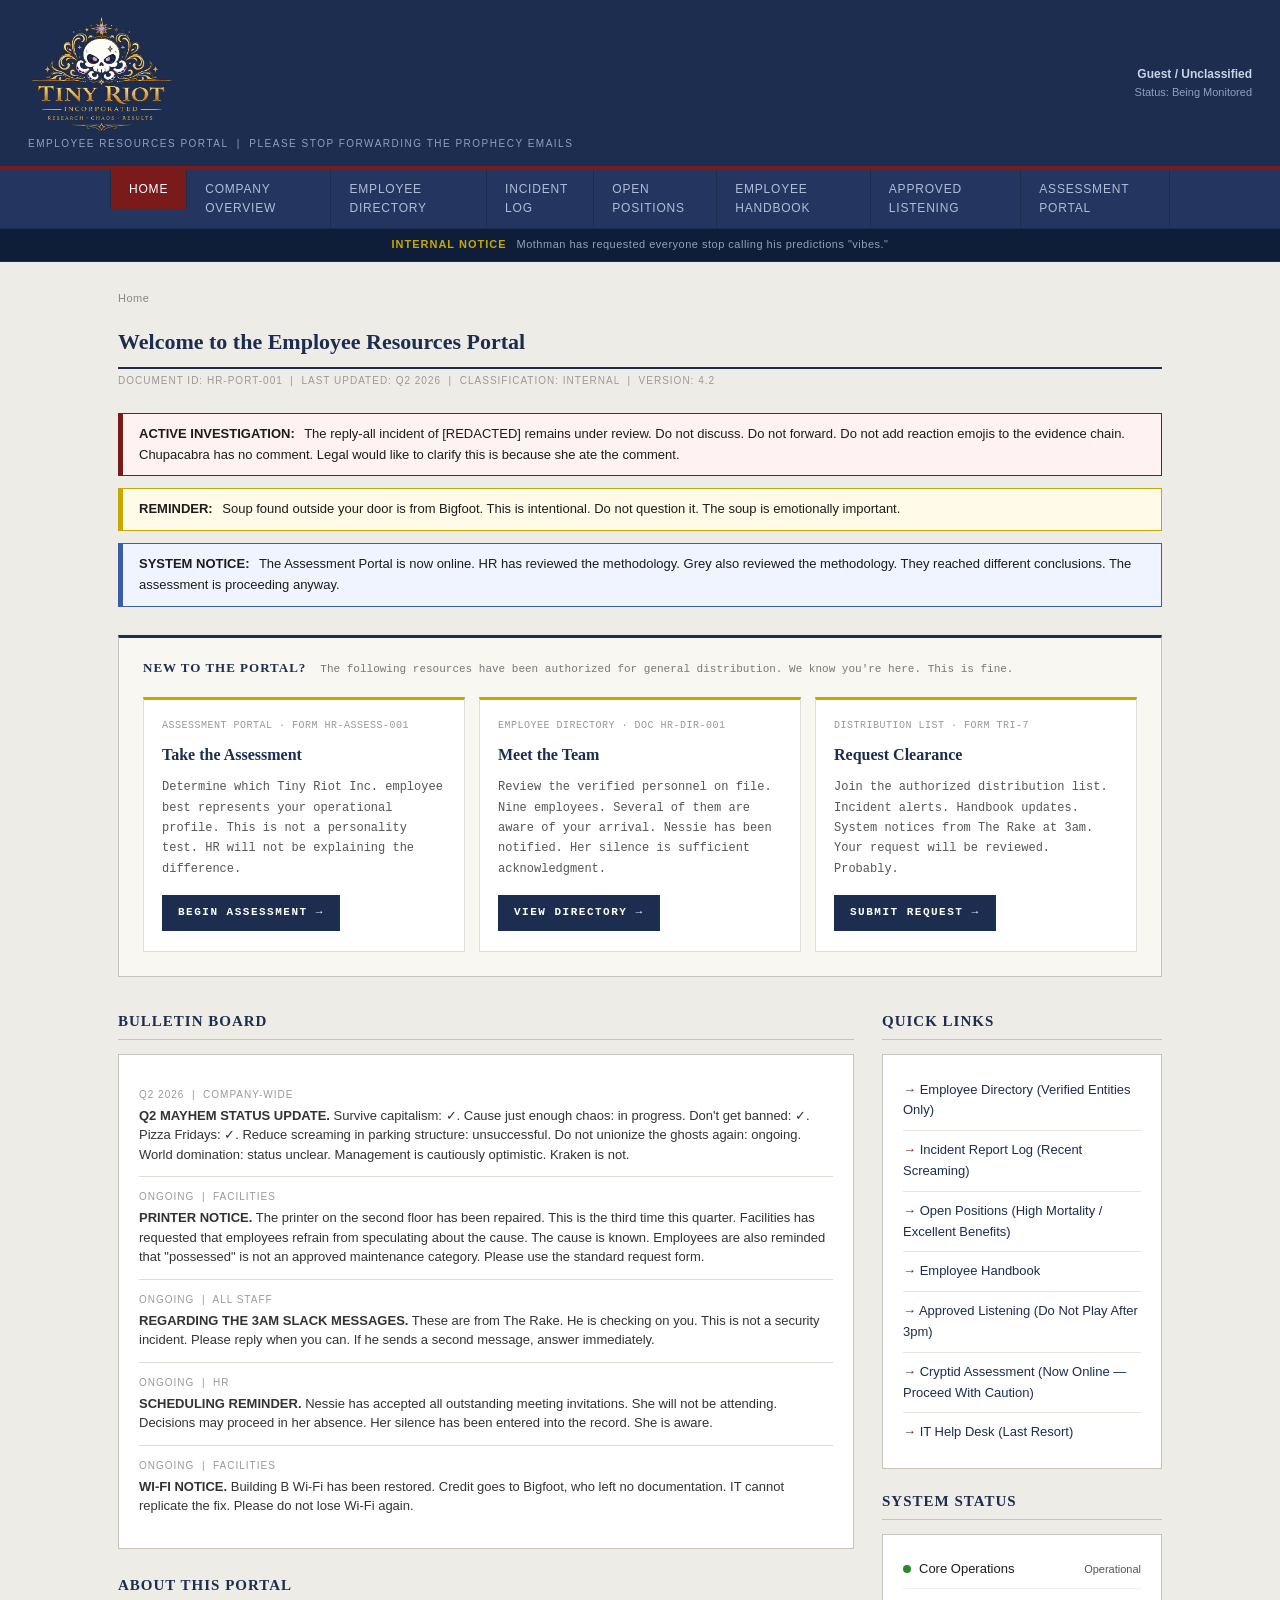
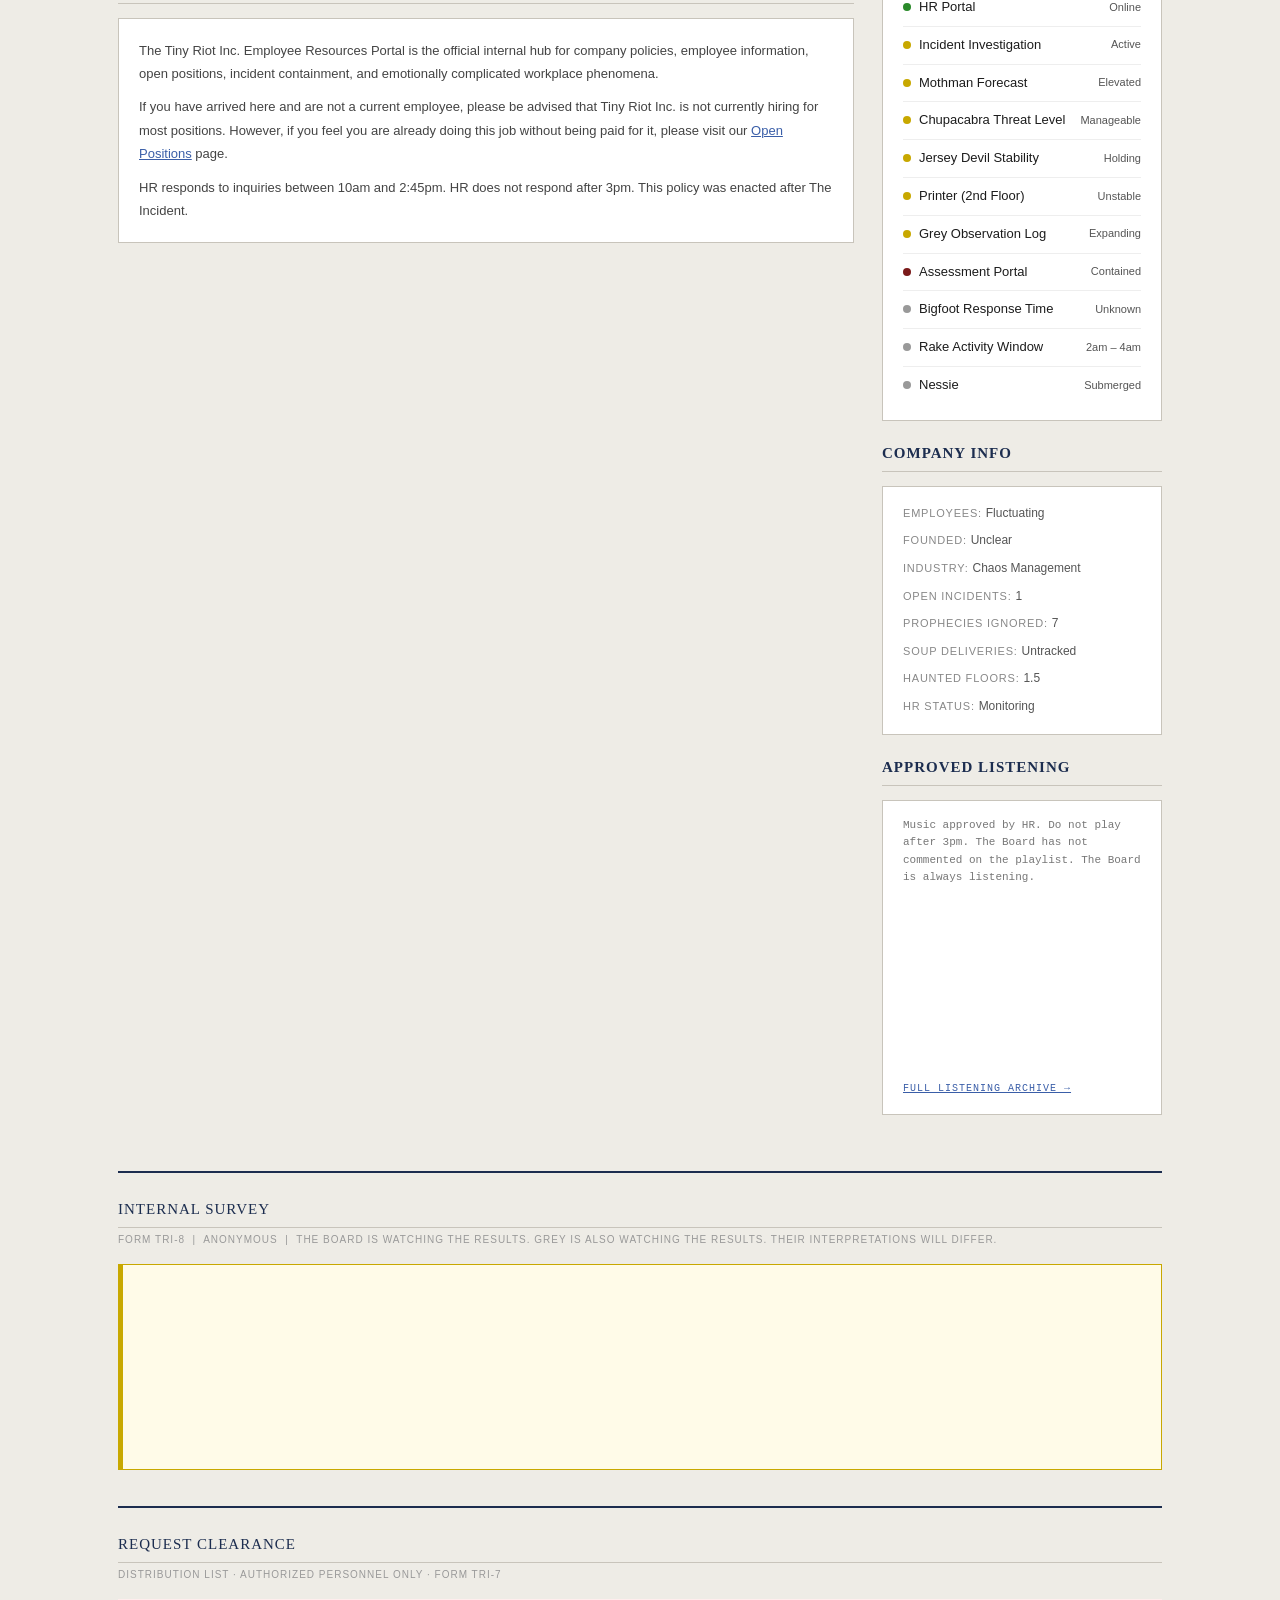
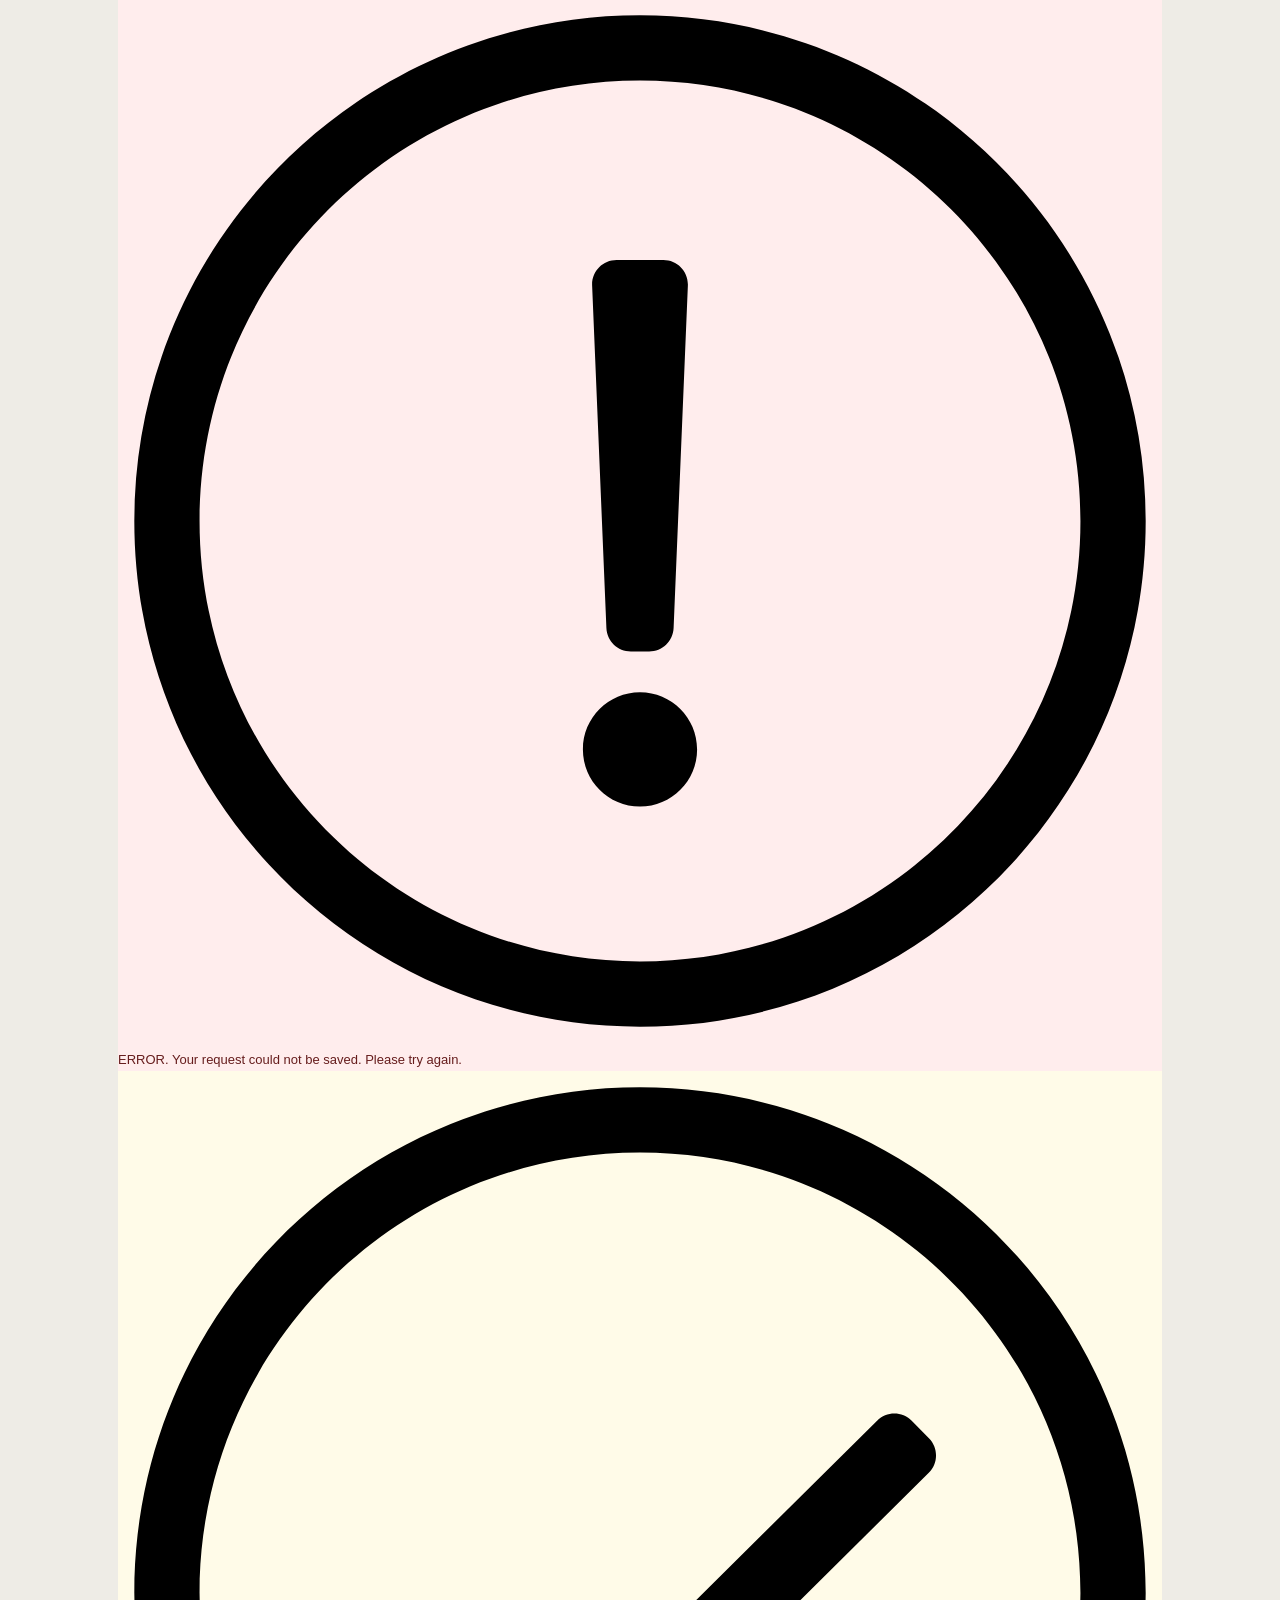
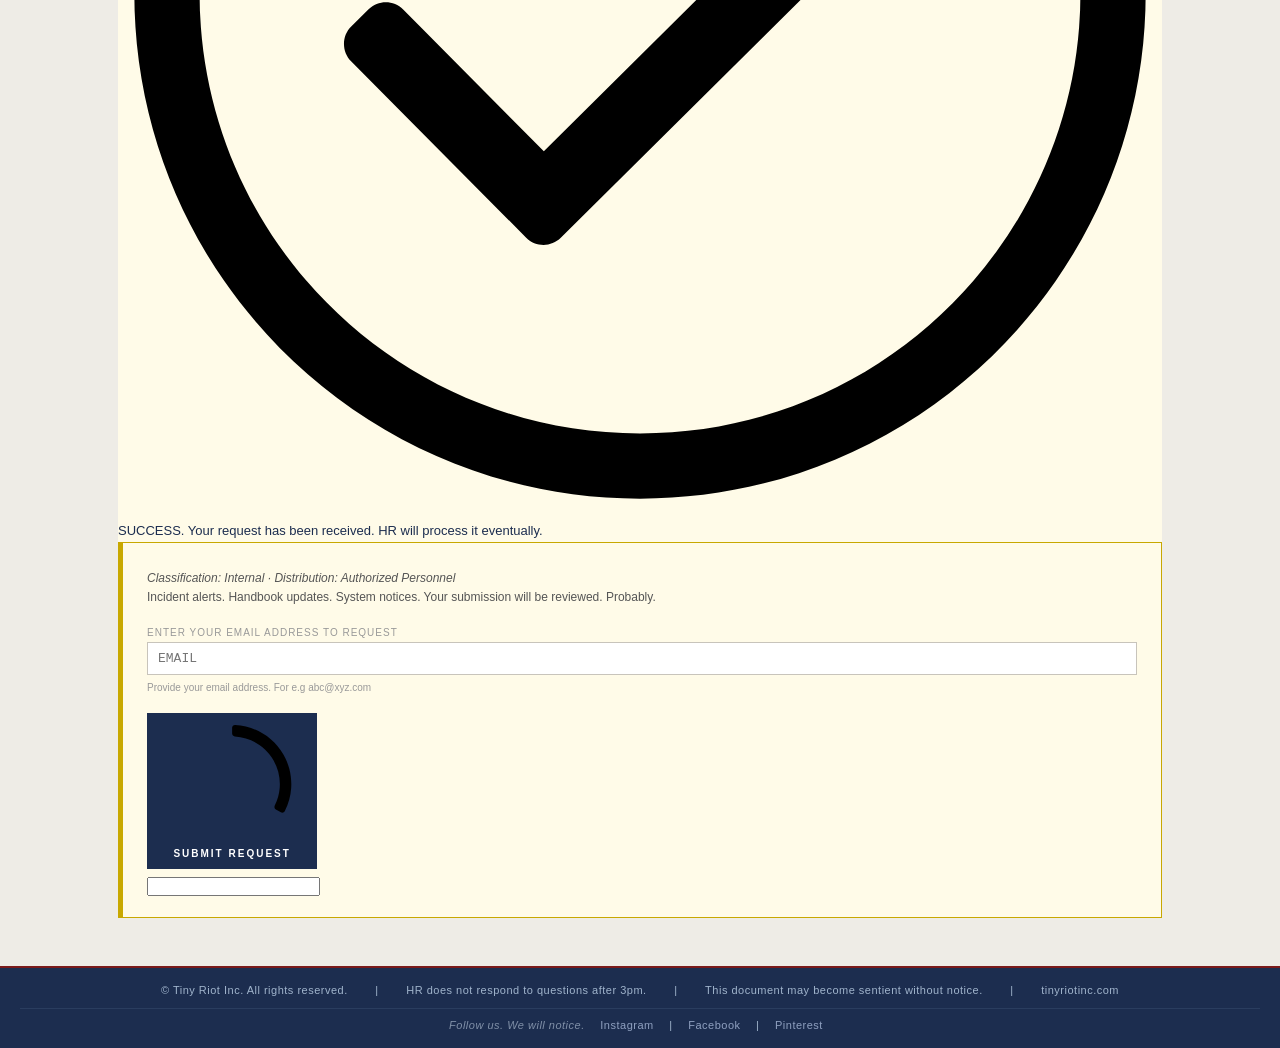
==== commit 02472de7: "poll" ====
--- a/index.html
+++ b/index.html
@@ -463,6 +463,16 @@
         </div>
     </div>
 
+    <!-- ── INTERNAL SURVEY ── -->
+    <div style="margin-top:36px; padding-top:24px; border-top:2px solid #1c2d4f;">
+        <div class="section-title" style="font-family:Georgia,'Times New Roman',serif;font-size:15px;color:#1c2d4f;border-bottom:1px solid #c8c4bb;padding-bottom:6px;margin-bottom:4px;text-transform:uppercase;letter-spacing:1px;">Internal Survey</div>
+        <p class="page-meta" style="margin-bottom:16px;">Form TRI-8 &nbsp;|&nbsp; Anonymous &nbsp;|&nbsp; The Board is watching the results. Grey is also watching the results. Their interpretations will differ.</p>
+        <div style="background:#fffbe8;border:1px solid #c8a800;border-left:5px solid #c8a800;padding:24px 28px;">
+            <iframe data-tally-src="https://tally.so/embed/2Eldgg?alignLeft=1&hideTitle=1&transparentBackground=1&dynamicHeight=1" loading="lazy" width="100%" height="auto" frameborder="0" marginheight="0" marginwidth="0" title="What do you want to see next from Tiny Riot?"></iframe>
+            <script>var d=document,w="https://tally.so/widgets/embed.js",v=function(){"undefined"!=typeof Tally?Tally.loadEmbeds():d.querySelectorAll("iframe[data-tally-src]:not([src])").forEach((function(e){e.src=e.dataset.tallySrc}))};if("undefined"!=typeof Tally)v();else if(d.querySelector('script[src="'+w+'"]')==null){var s=d.createElement("script");s.src=w,s.onload=v,s.onerror=v,d.body.appendChild(s);}</script>
+        </div>
+    </div>
+
     <!-- ── REQUEST CLEARANCE — Email Signup ── -->
     <div class="clearance-section" id="clearance-form">
         <div class="section-title">Request Clearance</div>
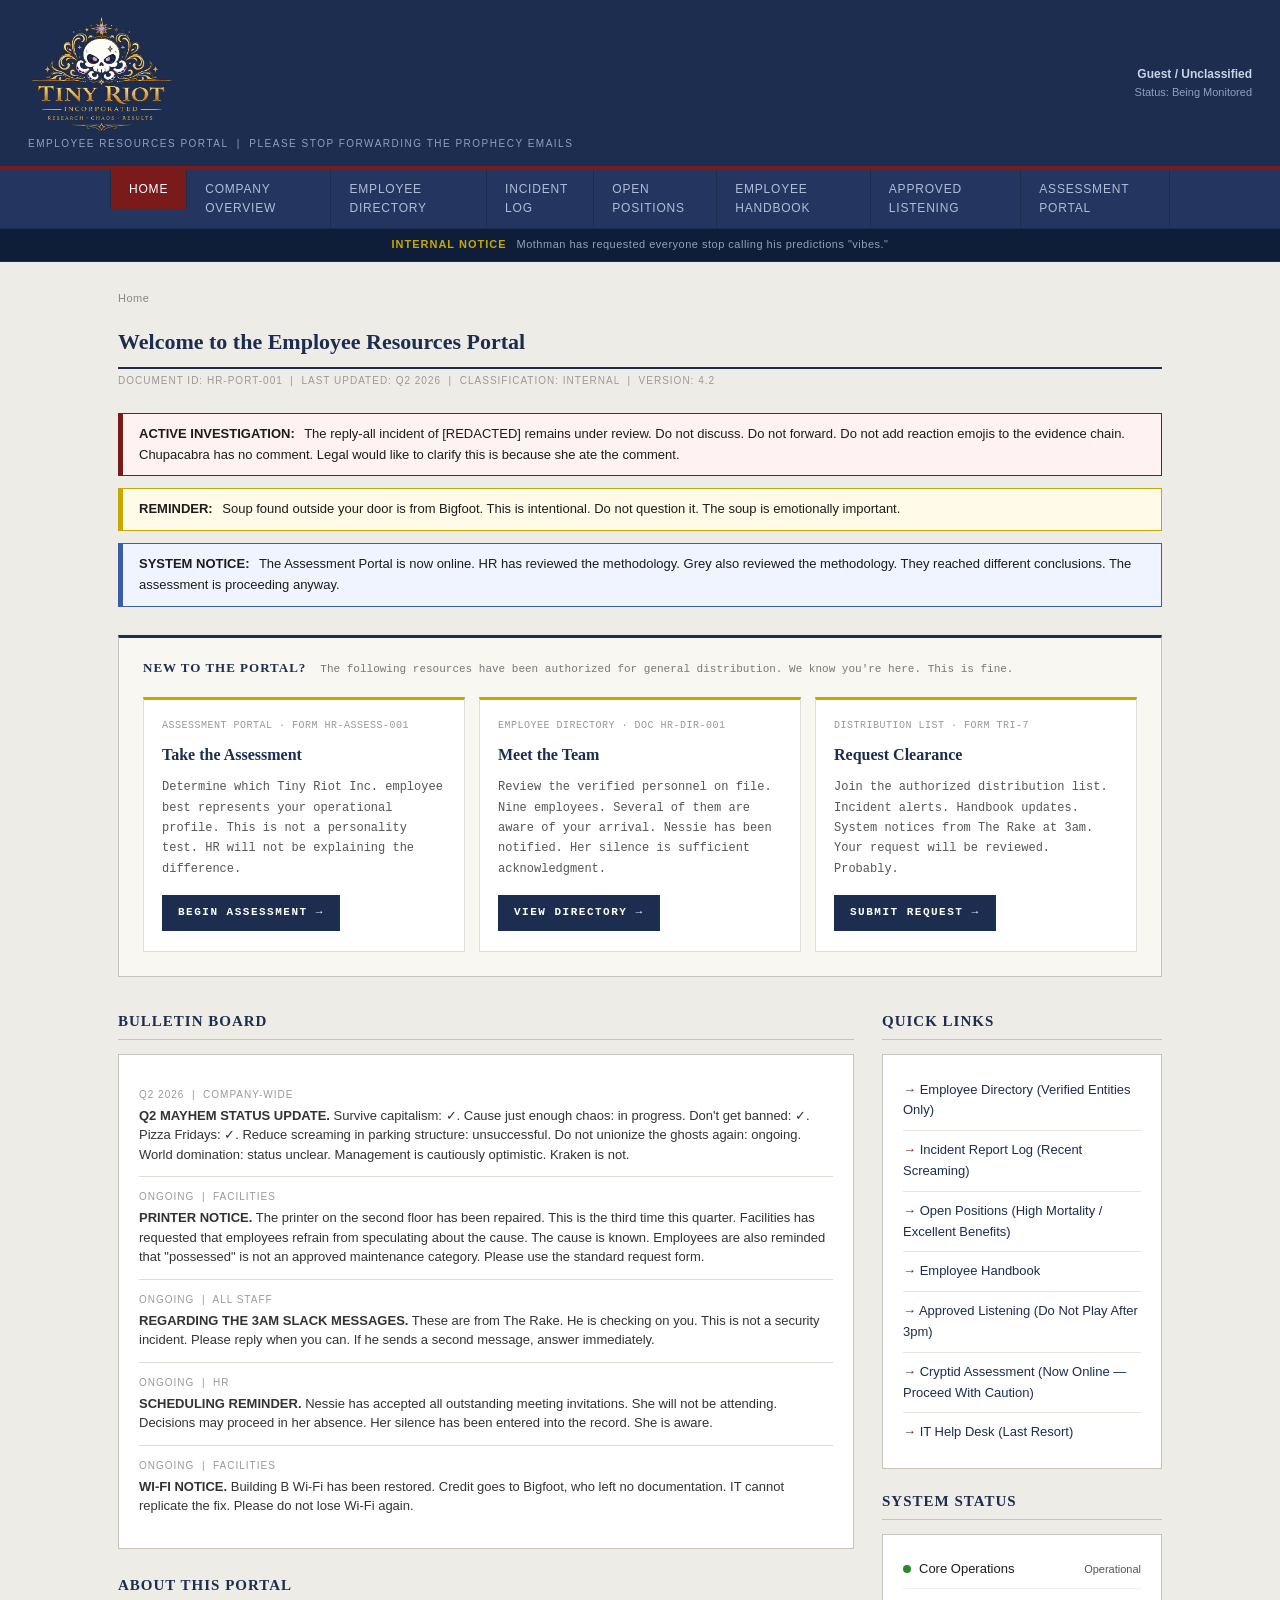
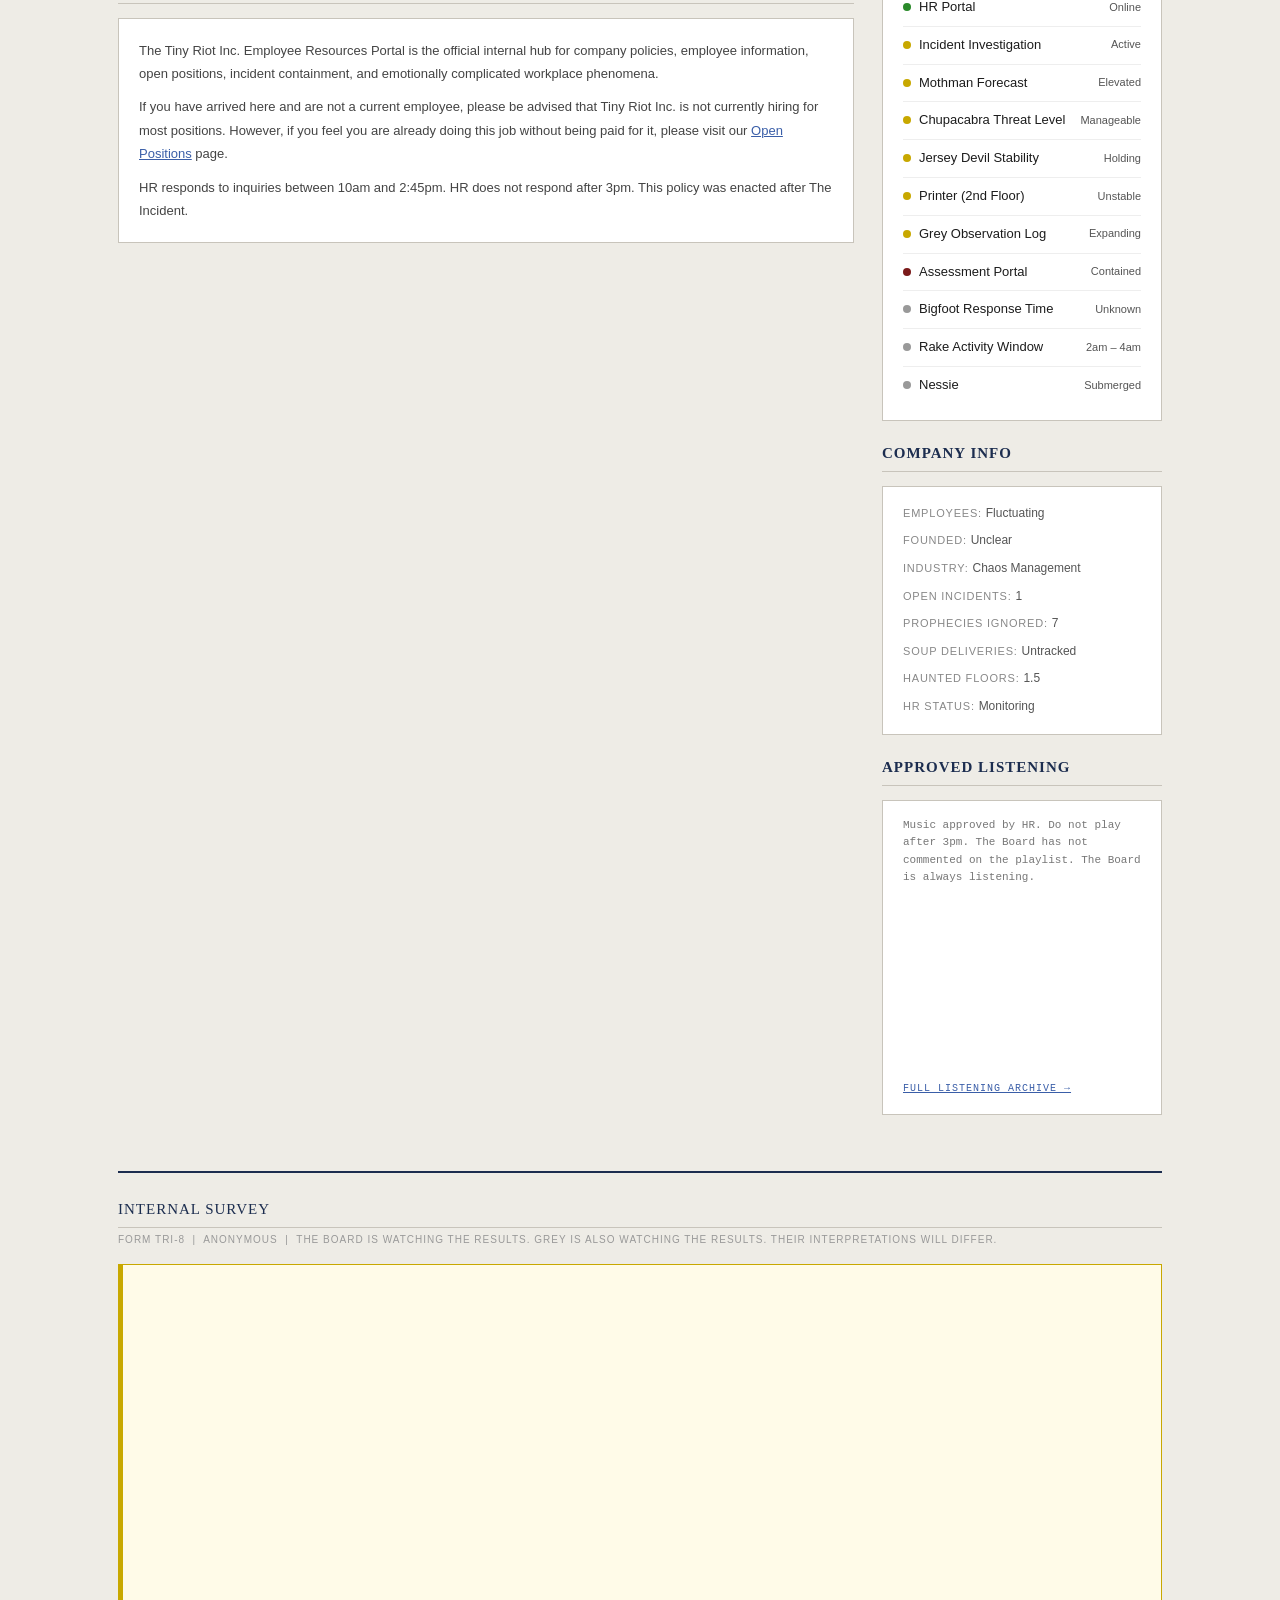
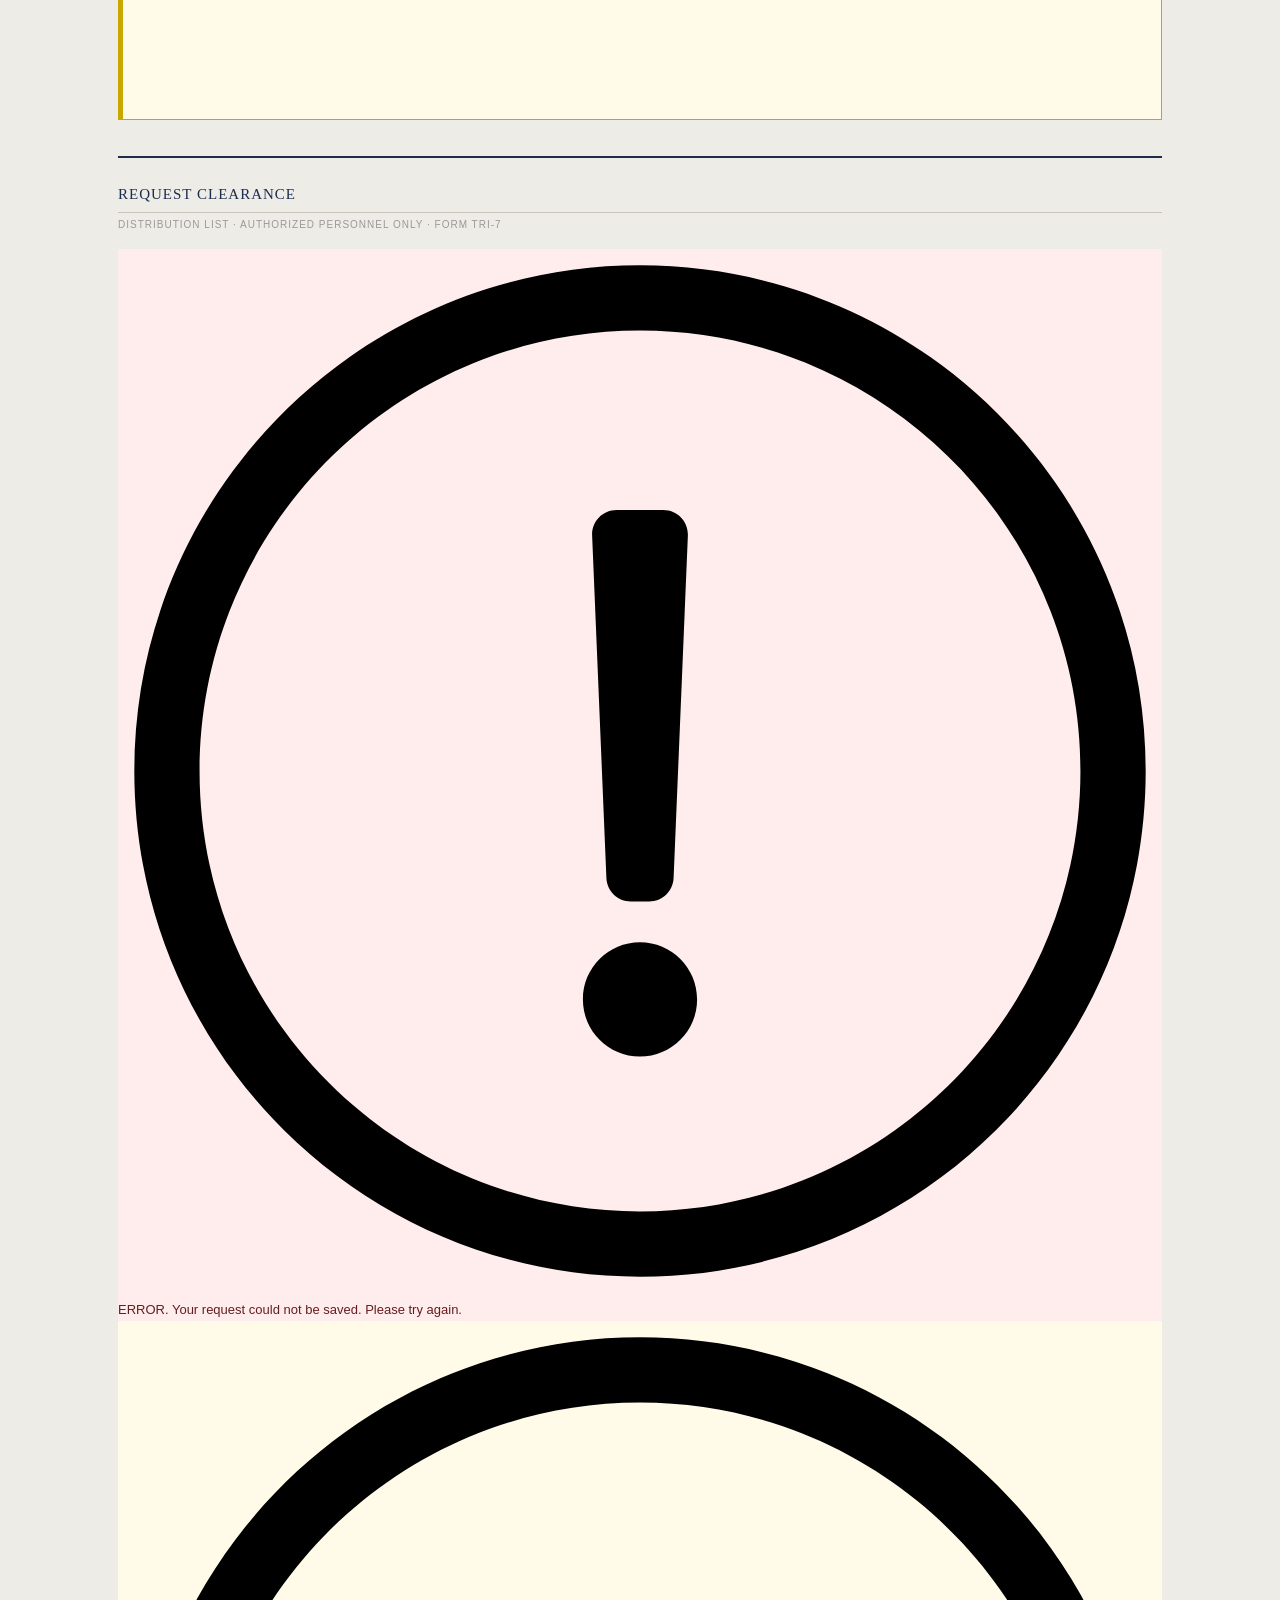
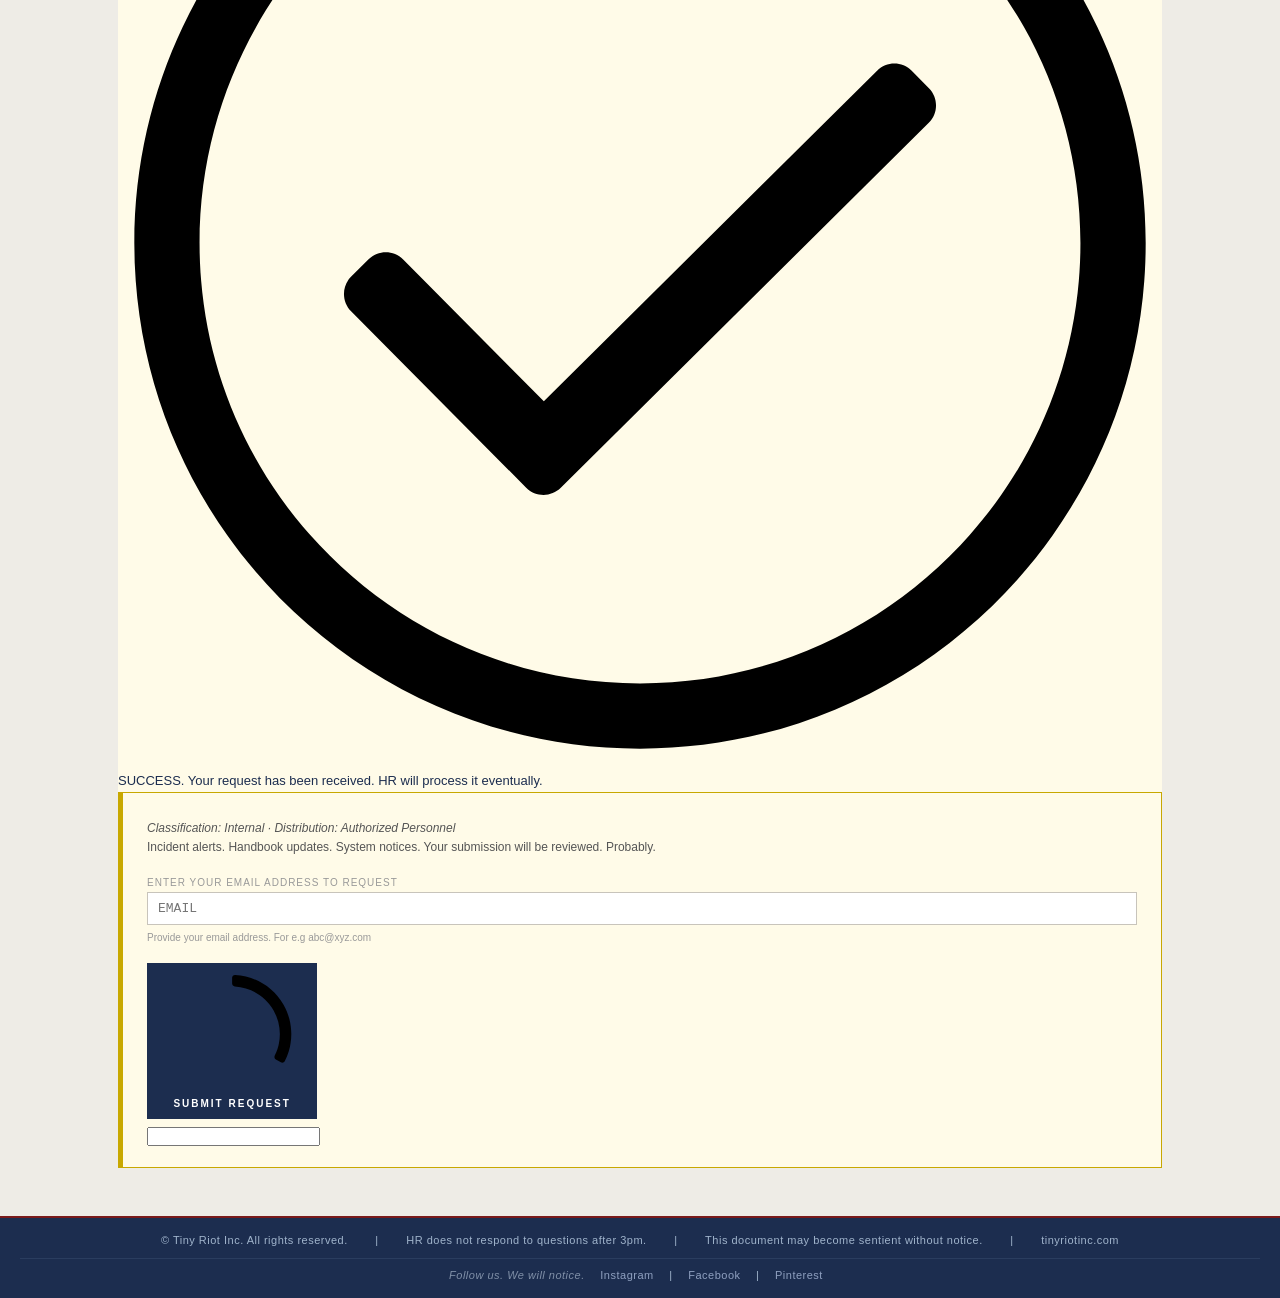
==== commit 500d7c84: "poll fix" ====
--- a/index.html
+++ b/index.html
@@ -468,7 +468,7 @@
         <div class="section-title" style="font-family:Georgia,'Times New Roman',serif;font-size:15px;color:#1c2d4f;border-bottom:1px solid #c8c4bb;padding-bottom:6px;margin-bottom:4px;text-transform:uppercase;letter-spacing:1px;">Internal Survey</div>
         <p class="page-meta" style="margin-bottom:16px;">Form TRI-8 &nbsp;|&nbsp; Anonymous &nbsp;|&nbsp; The Board is watching the results. Grey is also watching the results. Their interpretations will differ.</p>
         <div style="background:#fffbe8;border:1px solid #c8a800;border-left:5px solid #c8a800;padding:24px 28px;">
-            <iframe data-tally-src="https://tally.so/embed/2Eldgg?alignLeft=1&hideTitle=1&transparentBackground=1&dynamicHeight=1" loading="lazy" width="100%" height="auto" frameborder="0" marginheight="0" marginwidth="0" title="What do you want to see next from Tiny Riot?"></iframe>
+            <iframe data-tally-src="https://tally.so/embed/2Eldgg?alignLeft=1&hideTitle=1&transparentBackground=1&dynamicHeight=1" loading="lazy" width="100%" height="400" frameborder="0" marginheight="0" marginwidth="0" title="What do you want to see next from Tiny Riot?"></iframe>
             <script>var d=document,w="https://tally.so/widgets/embed.js",v=function(){"undefined"!=typeof Tally?Tally.loadEmbeds():d.querySelectorAll("iframe[data-tally-src]:not([src])").forEach((function(e){e.src=e.dataset.tallySrc}))};if("undefined"!=typeof Tally)v();else if(d.querySelector('script[src="'+w+'"]')==null){var s=d.createElement("script");s.src=w,s.onload=v,s.onerror=v,d.body.appendChild(s);}</script>
         </div>
     </div>
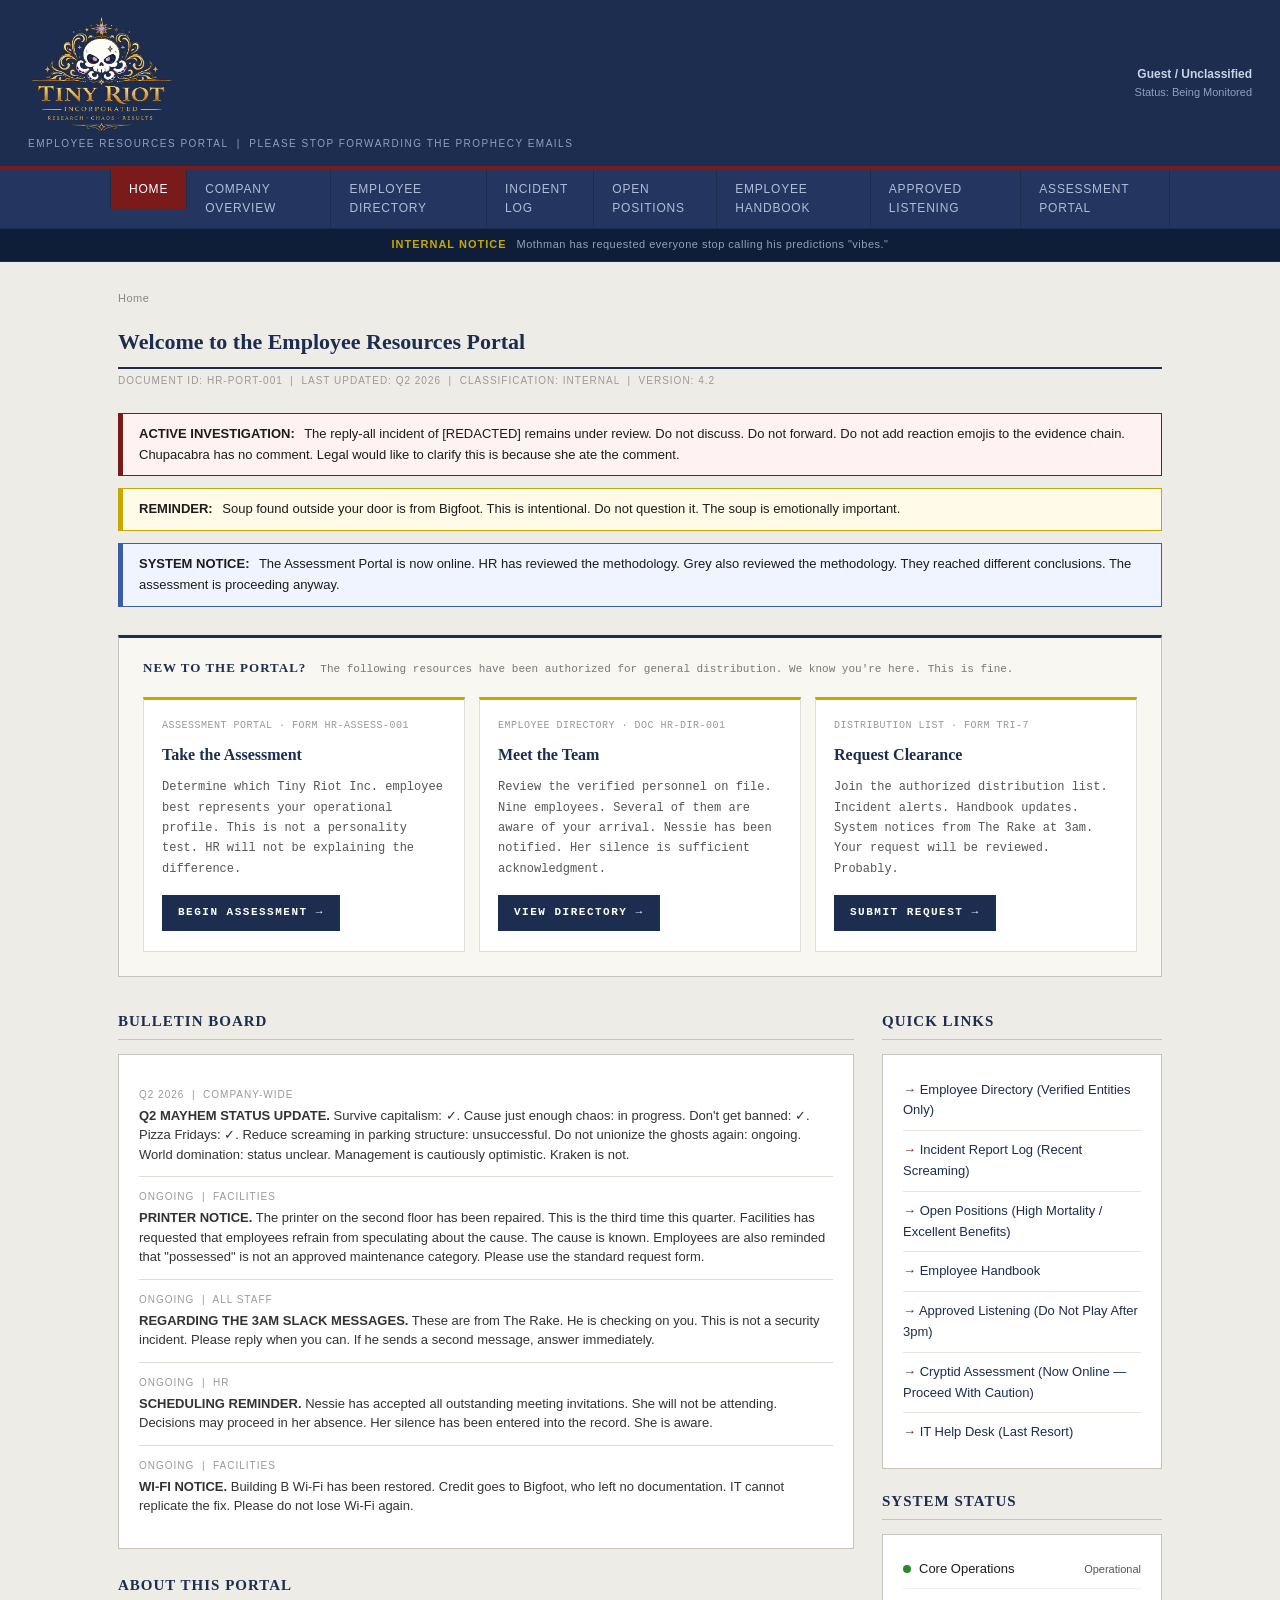
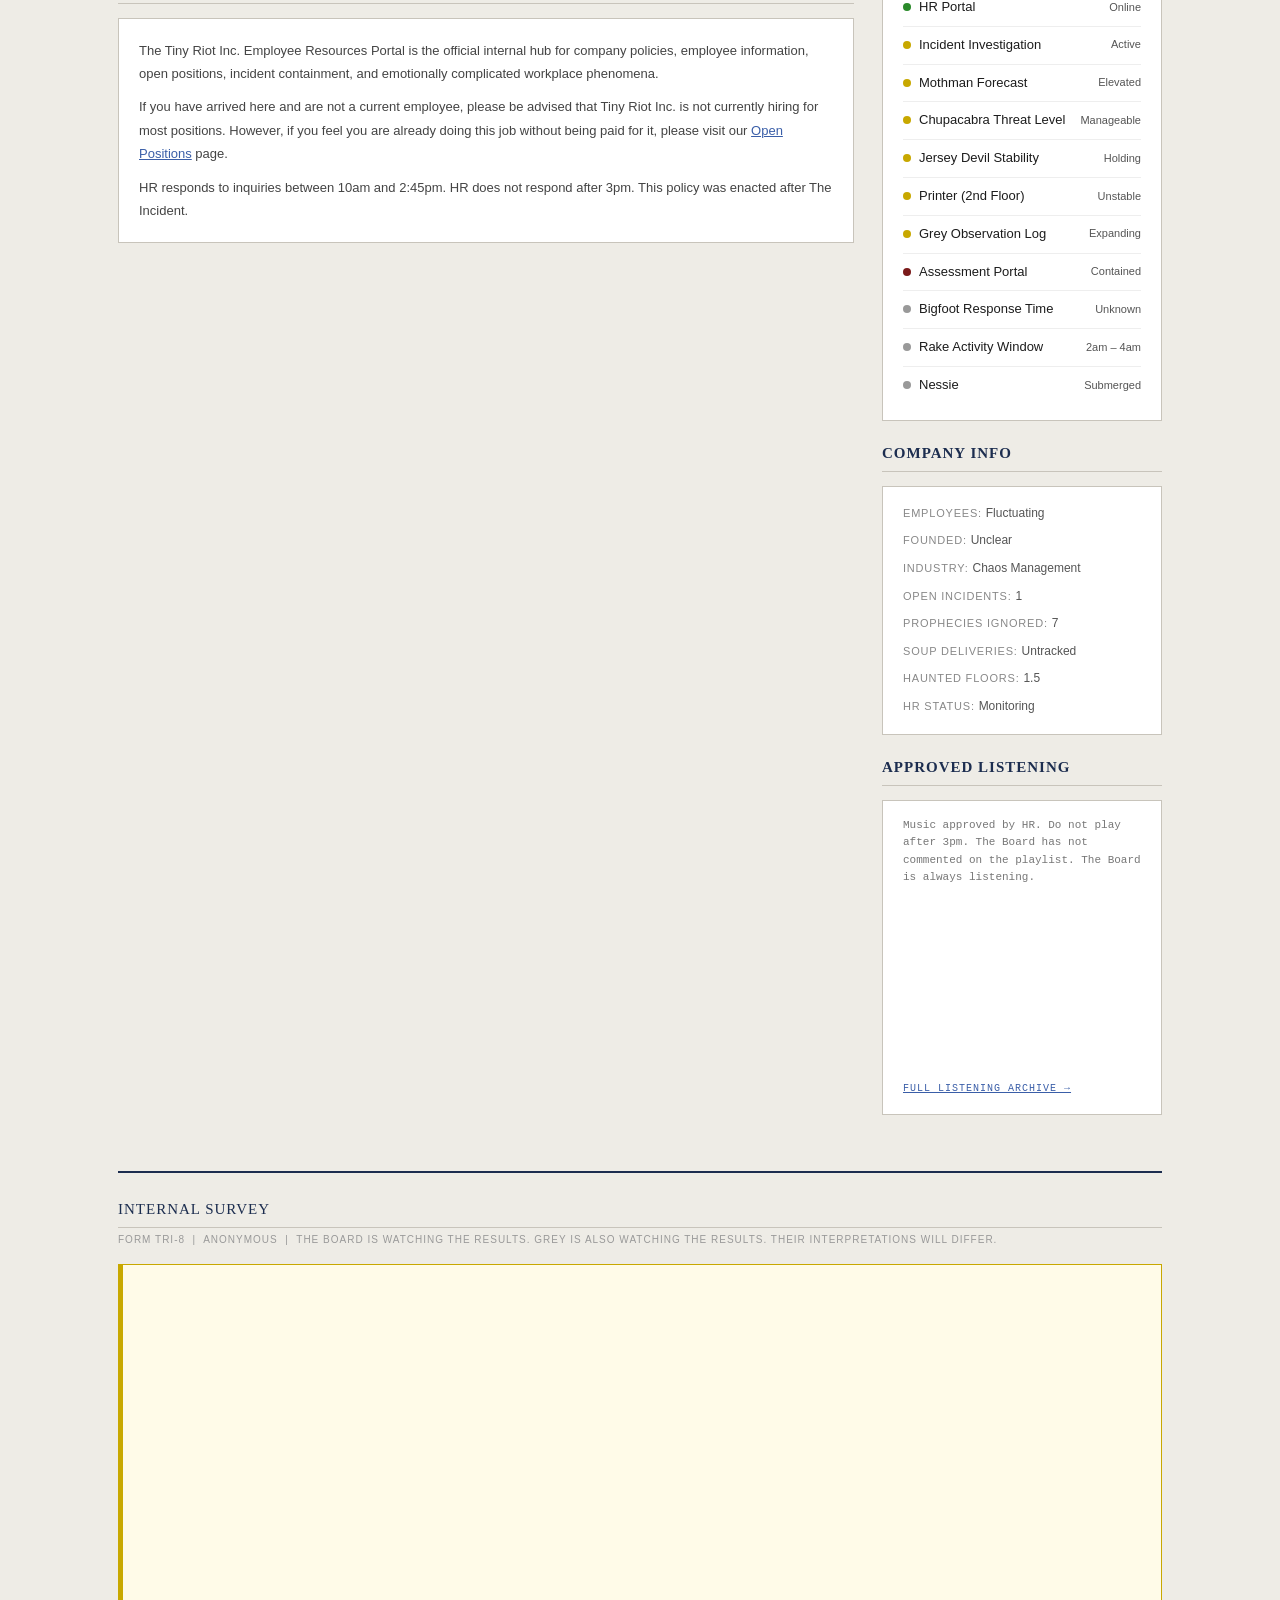
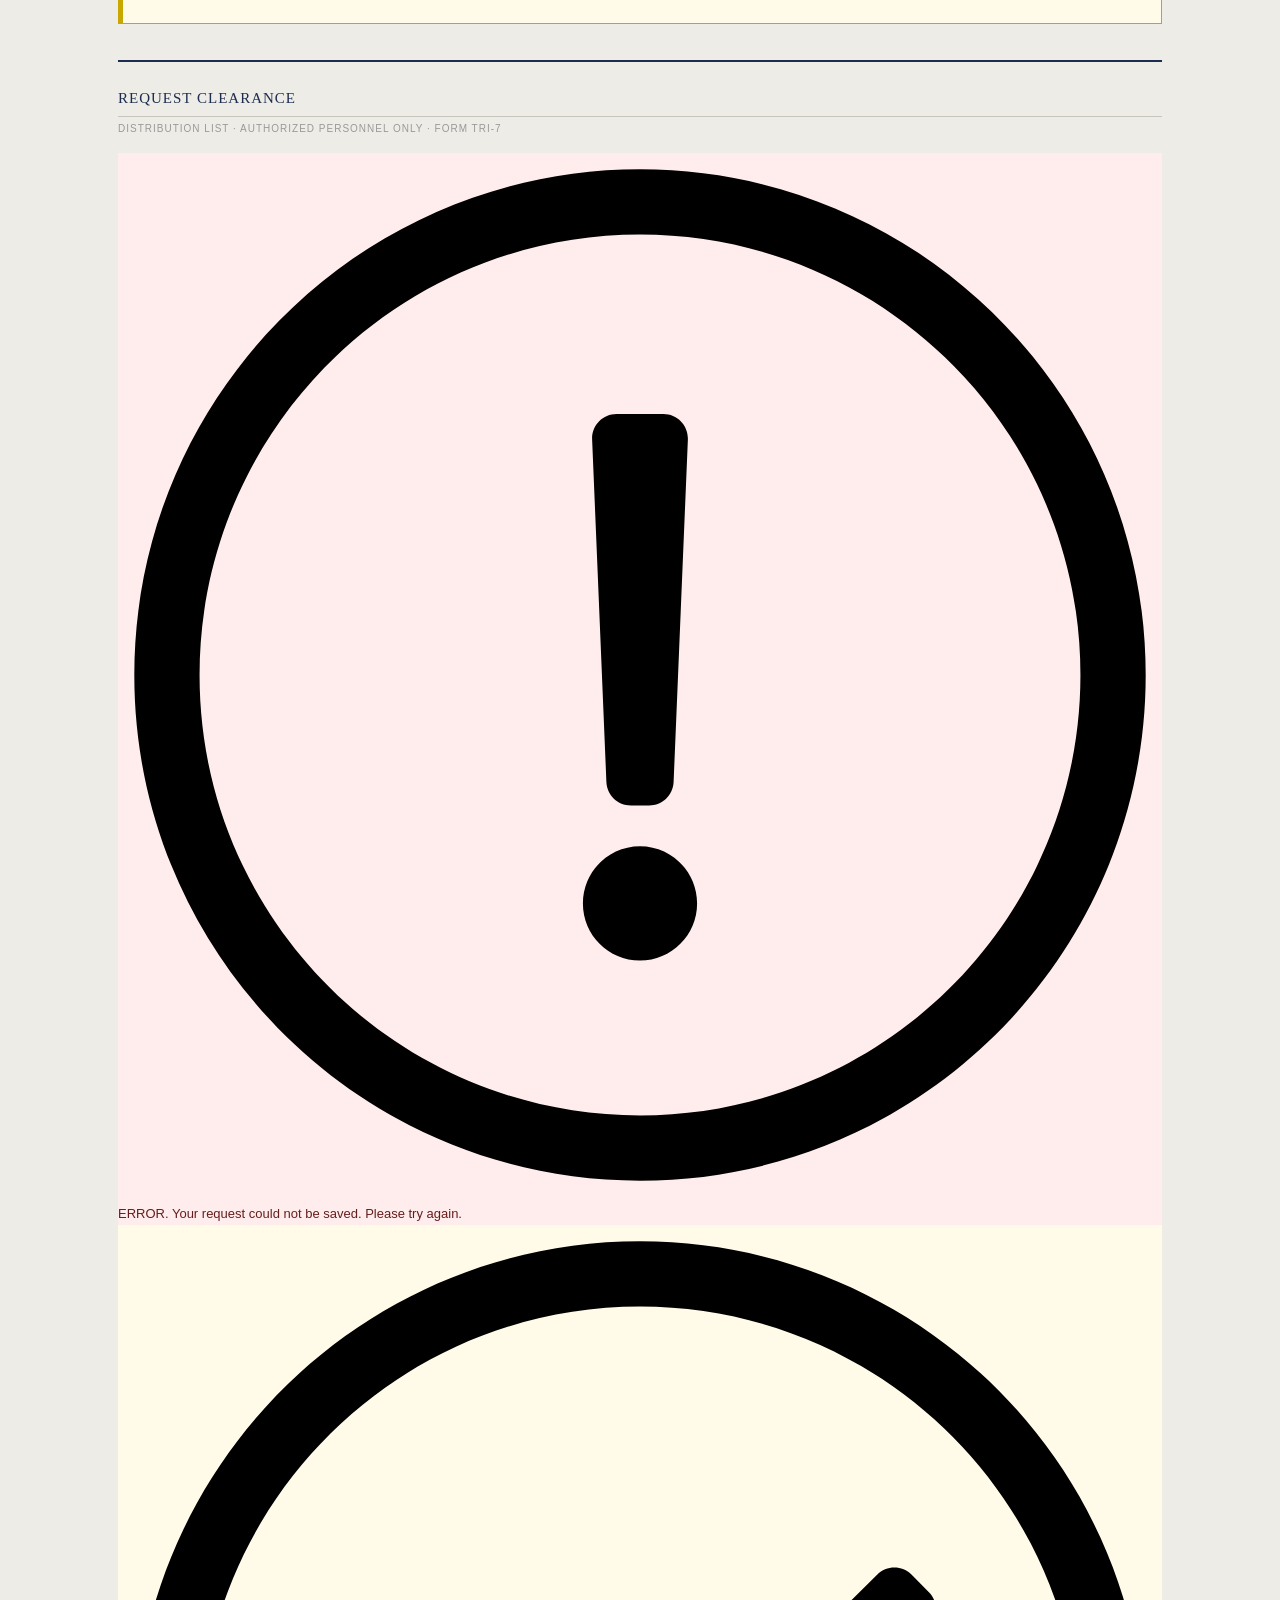
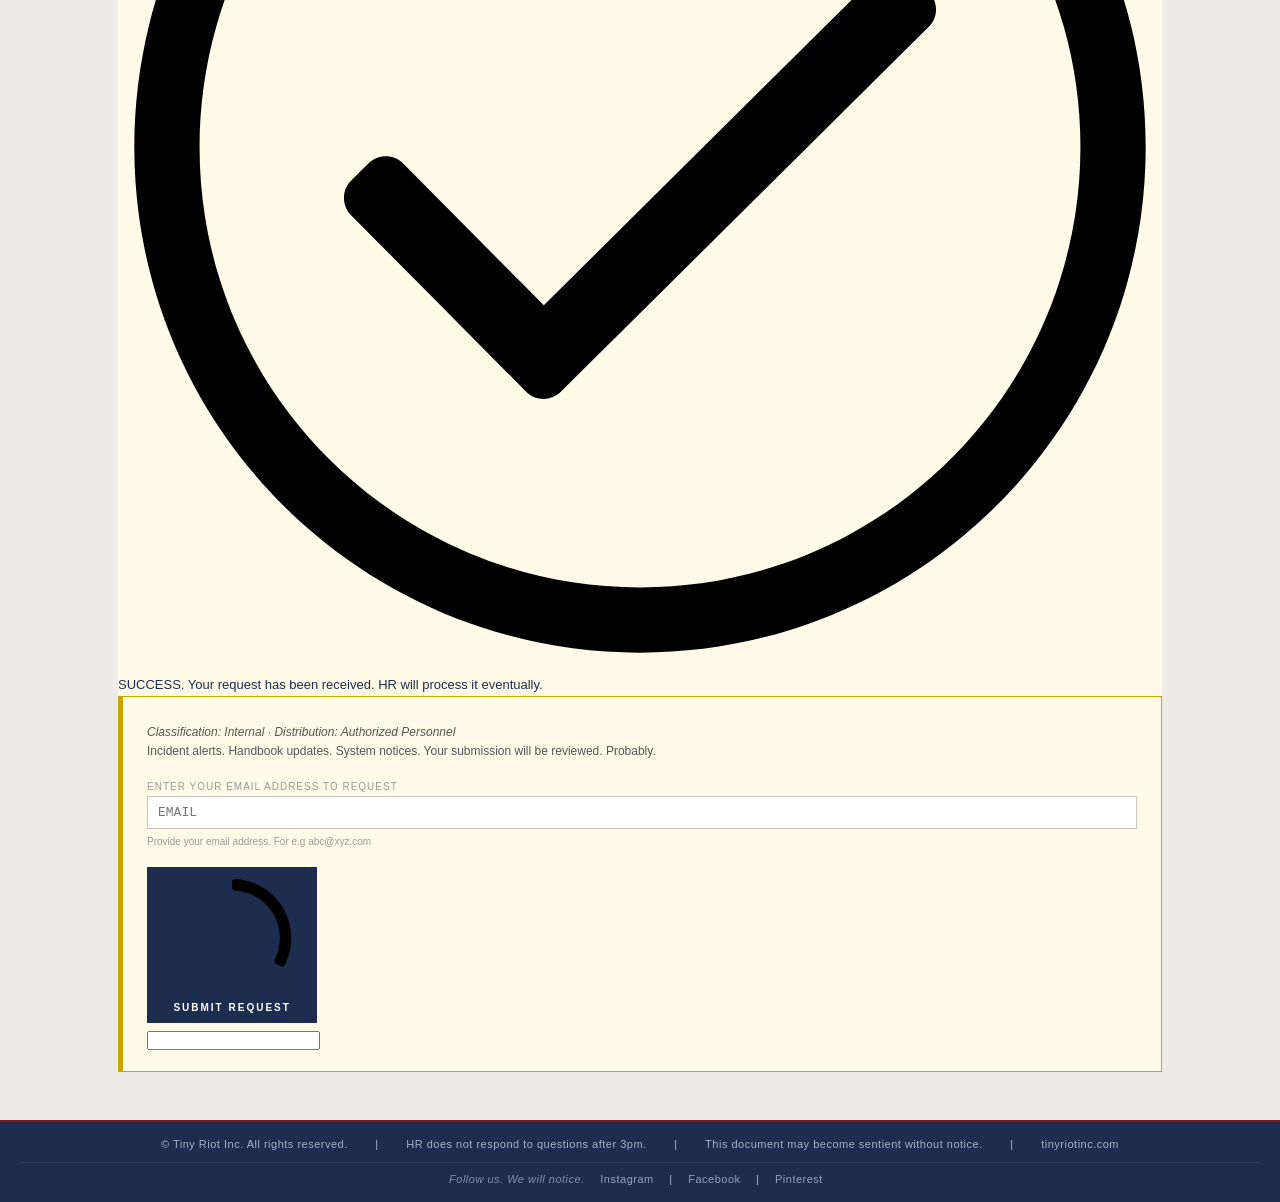
==== commit 91509277: "poll fix 2" ====
--- a/index.html
+++ b/index.html
@@ -467,8 +467,8 @@
     <div style="margin-top:36px; padding-top:24px; border-top:2px solid #1c2d4f;">
         <div class="section-title" style="font-family:Georgia,'Times New Roman',serif;font-size:15px;color:#1c2d4f;border-bottom:1px solid #c8c4bb;padding-bottom:6px;margin-bottom:4px;text-transform:uppercase;letter-spacing:1px;">Internal Survey</div>
         <p class="page-meta" style="margin-bottom:16px;">Form TRI-8 &nbsp;|&nbsp; Anonymous &nbsp;|&nbsp; The Board is watching the results. Grey is also watching the results. Their interpretations will differ.</p>
-        <div style="background:#fffbe8;border:1px solid #c8a800;border-left:5px solid #c8a800;padding:24px 28px;">
-            <iframe data-tally-src="https://tally.so/embed/2Eldgg?alignLeft=1&hideTitle=1&transparentBackground=1&dynamicHeight=1" loading="lazy" width="100%" height="400" frameborder="0" marginheight="0" marginwidth="0" title="What do you want to see next from Tiny Riot?"></iframe>
+        <div style="background:#fffbe8;border:1px solid #c8a800;border-left:5px solid #c8a800;padding:16px 20px;">
+            <iframe data-tally-src="https://tally.so/embed/2Eldgg?alignLeft=1&hideTitle=1&transparentBackground=1&dynamicHeight=1" loading="lazy" width="100%" height="320" frameborder="0" marginheight="0" marginwidth="0" title="What do you want to see next from Tiny Riot?"></iframe>
             <script>var d=document,w="https://tally.so/widgets/embed.js",v=function(){"undefined"!=typeof Tally?Tally.loadEmbeds():d.querySelectorAll("iframe[data-tally-src]:not([src])").forEach((function(e){e.src=e.dataset.tallySrc}))};if("undefined"!=typeof Tally)v();else if(d.querySelector('script[src="'+w+'"]')==null){var s=d.createElement("script");s.src=w,s.onload=v,s.onerror=v,d.body.appendChild(s);}</script>
         </div>
     </div>
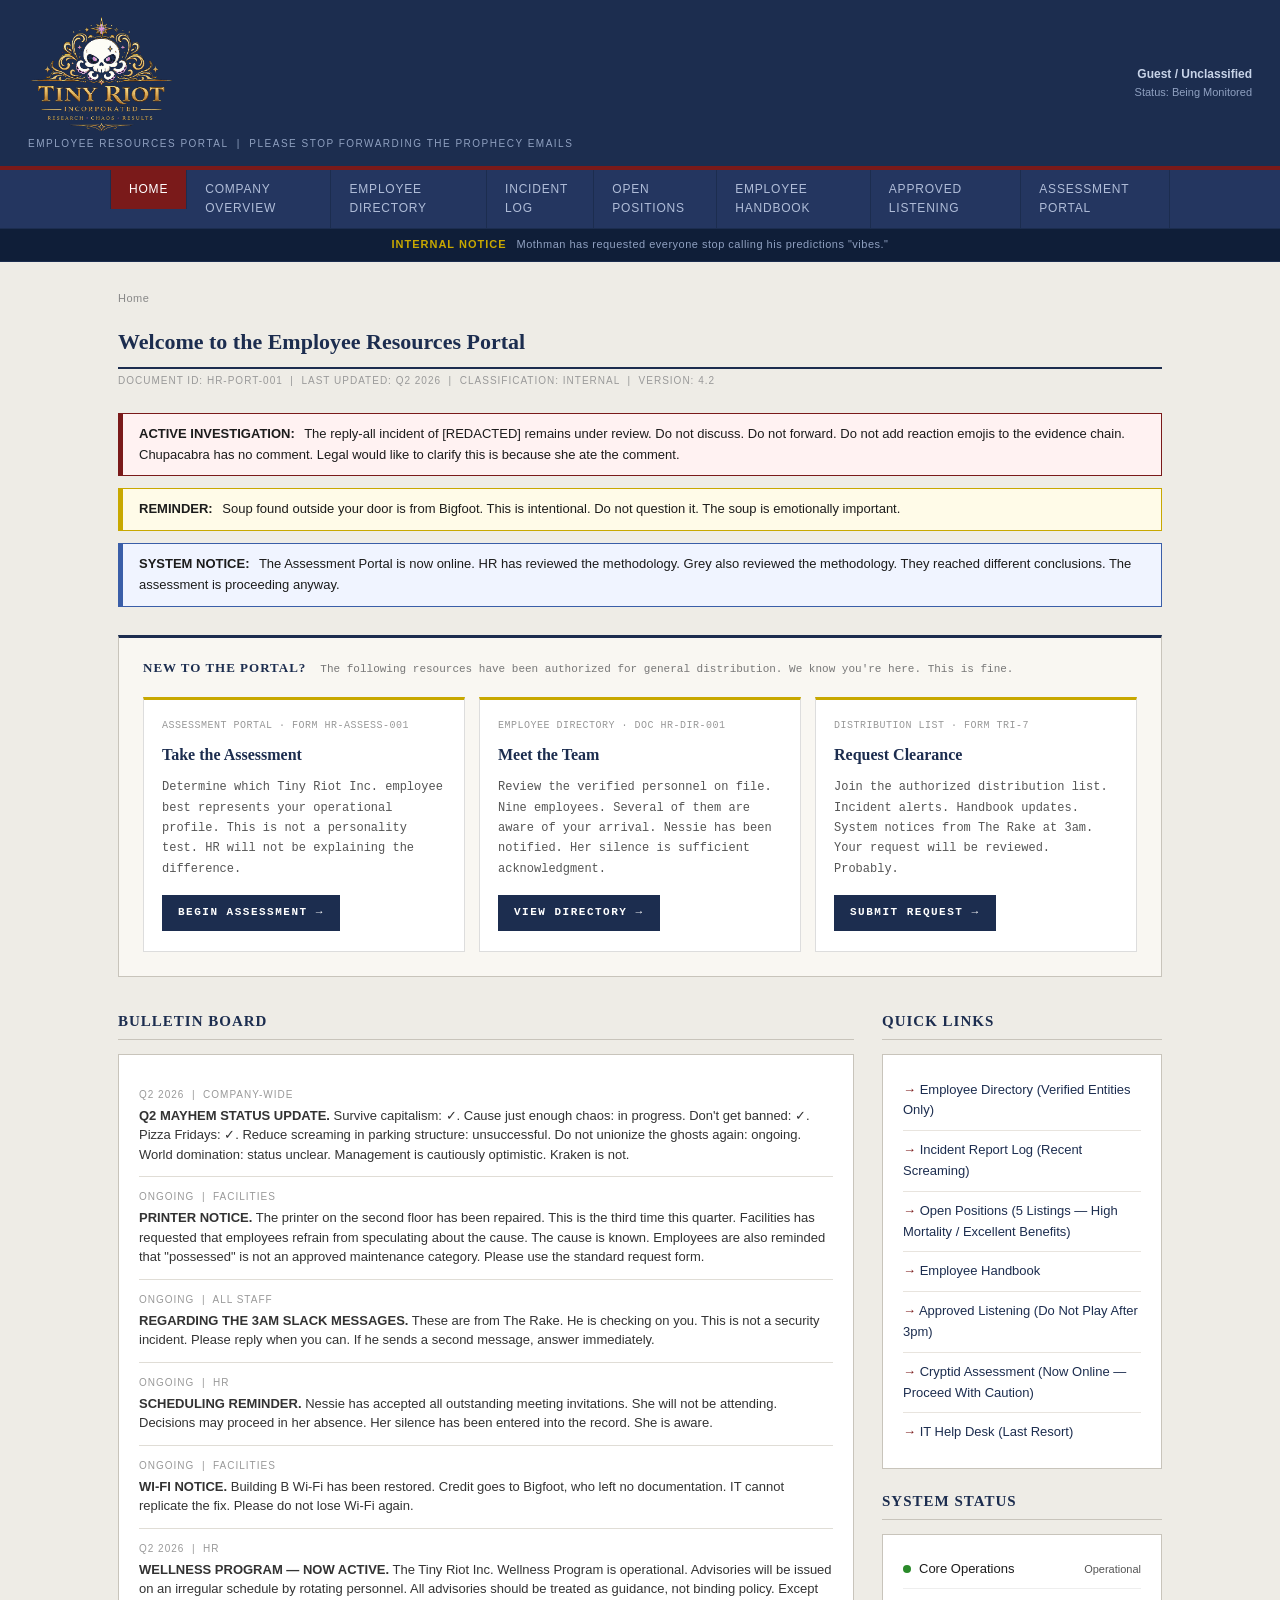
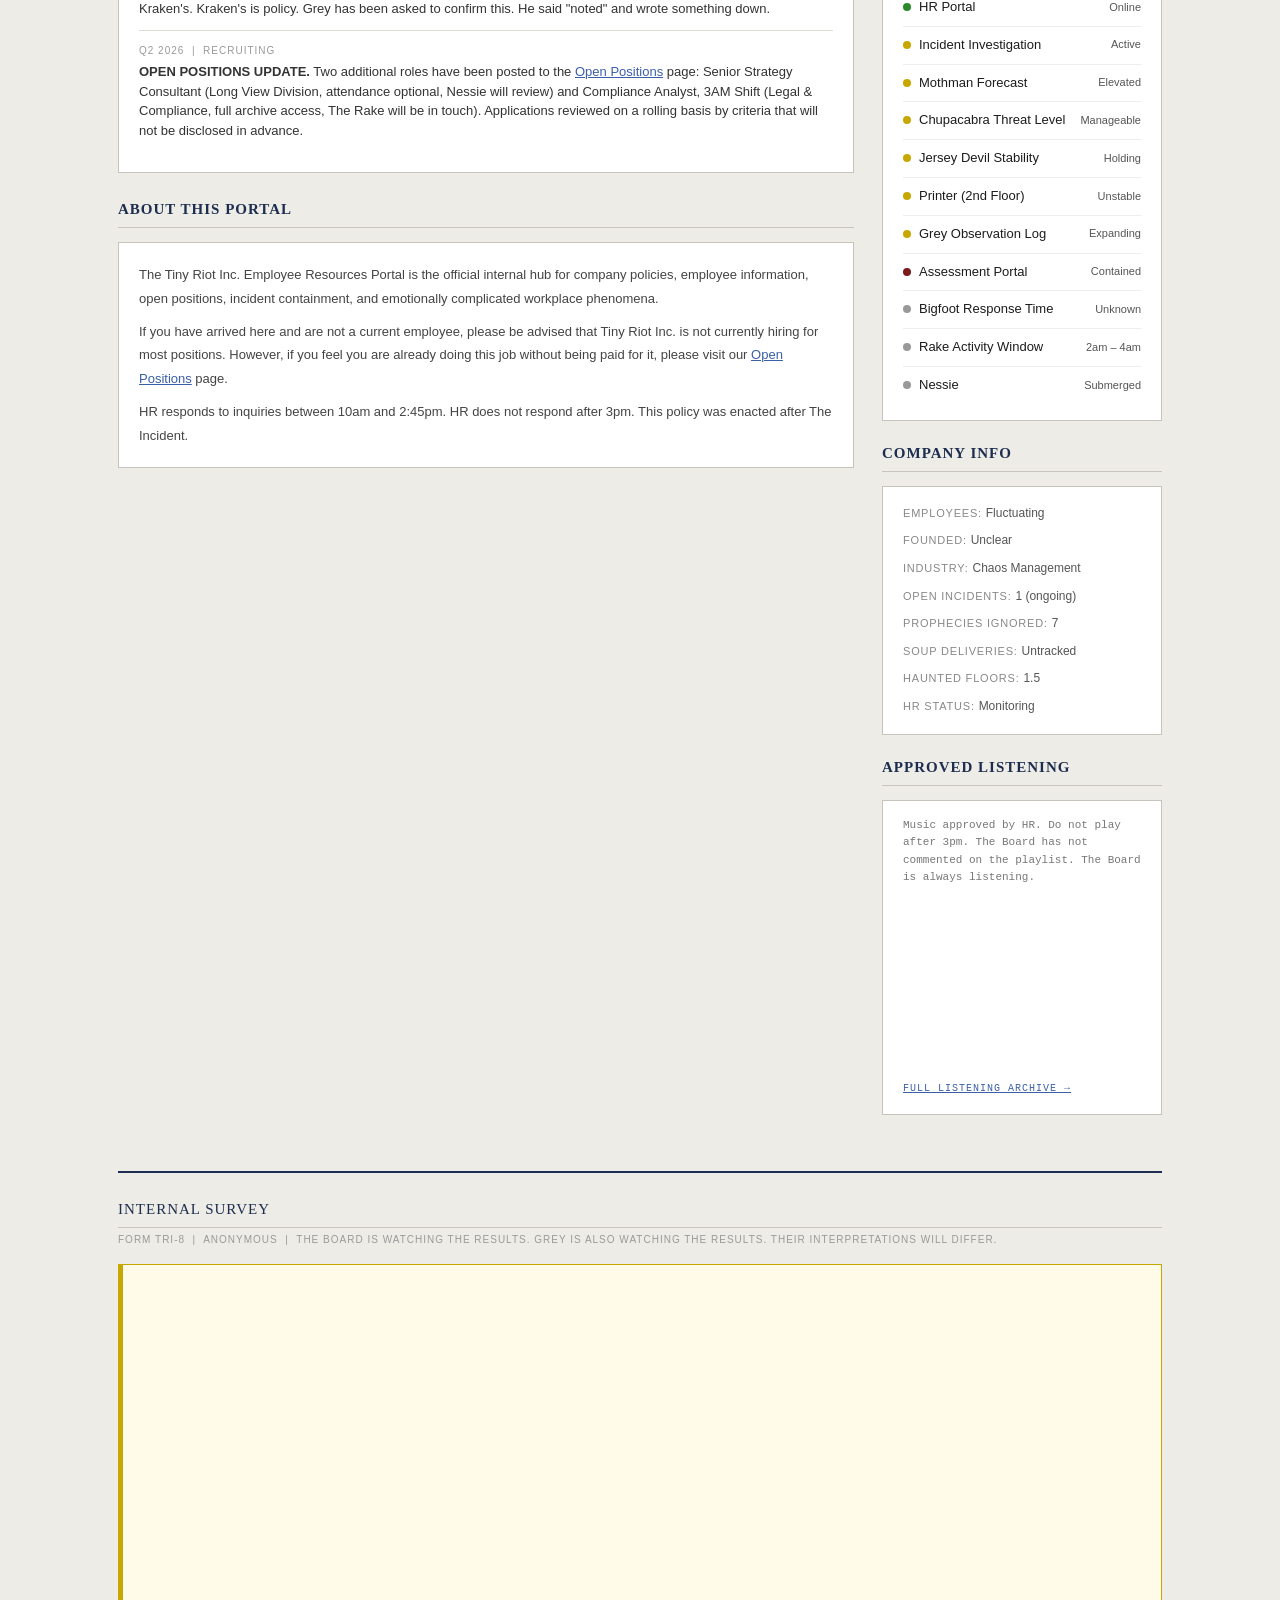
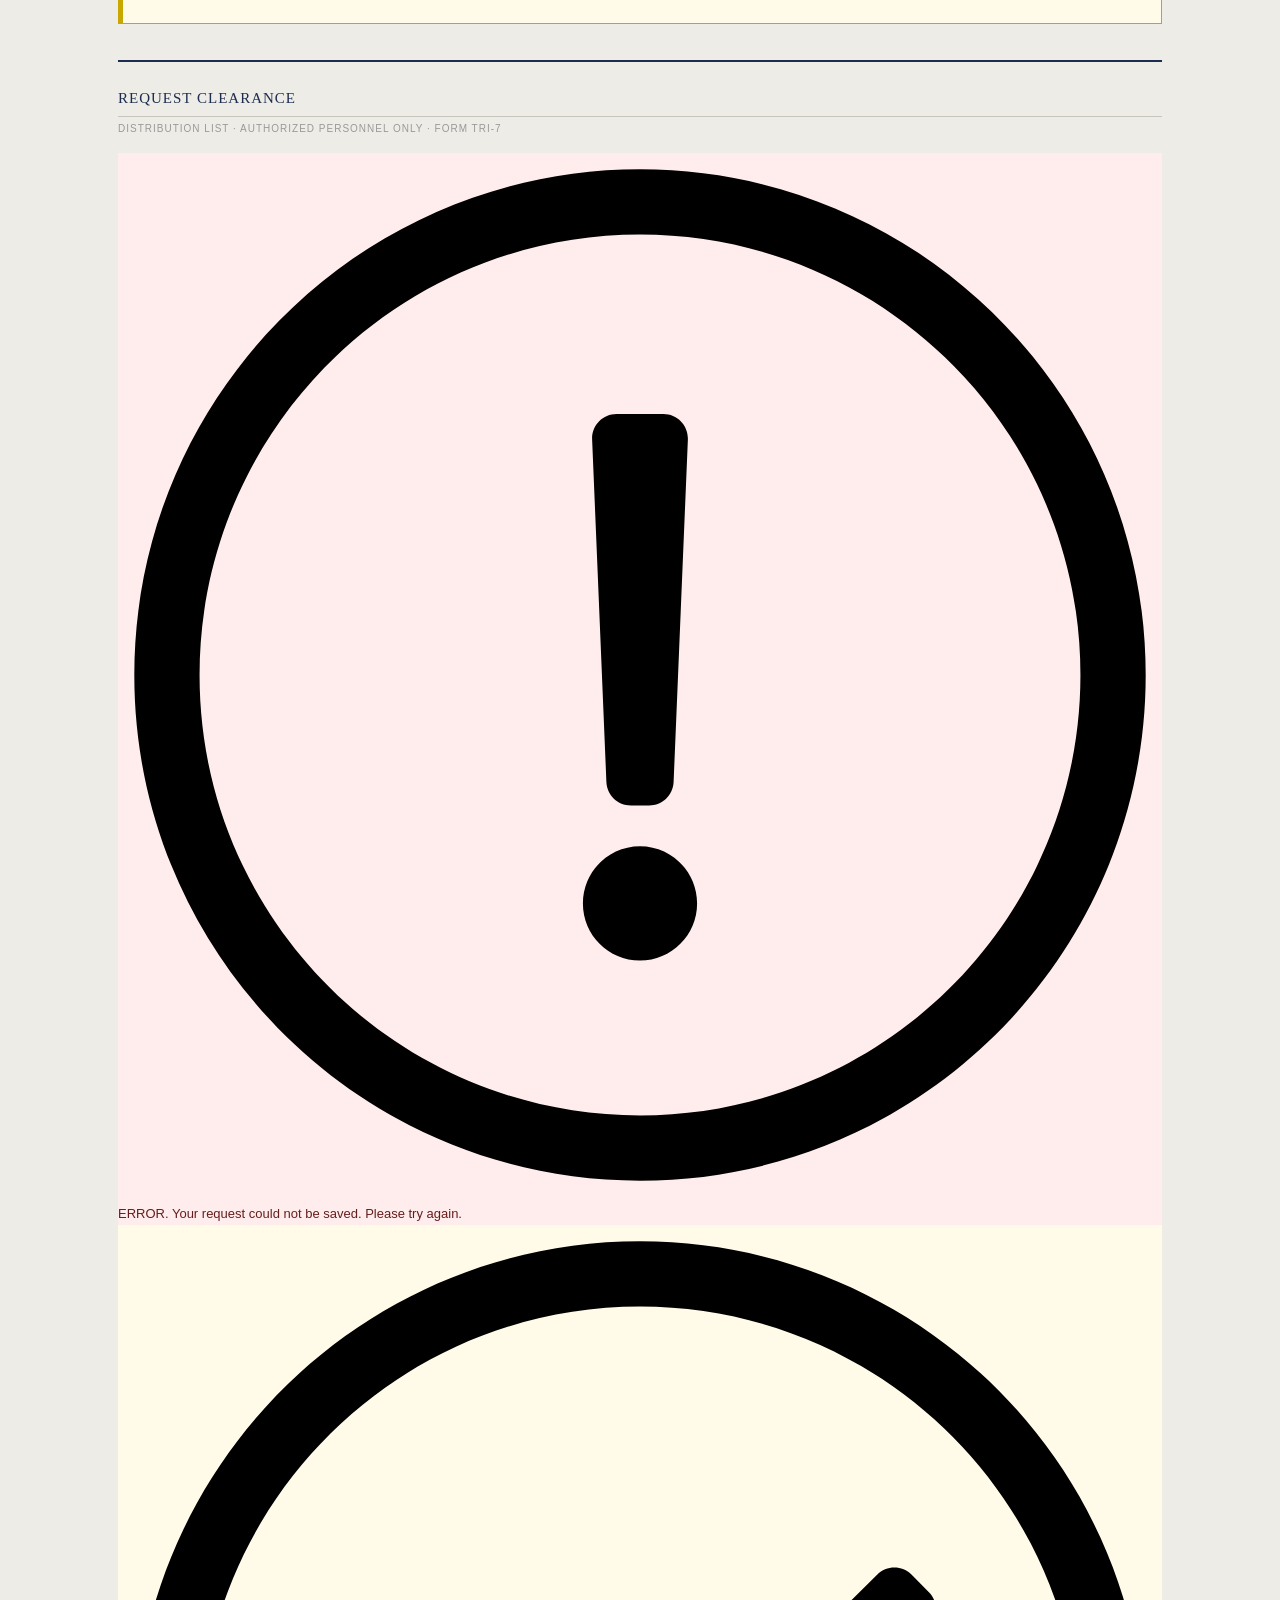
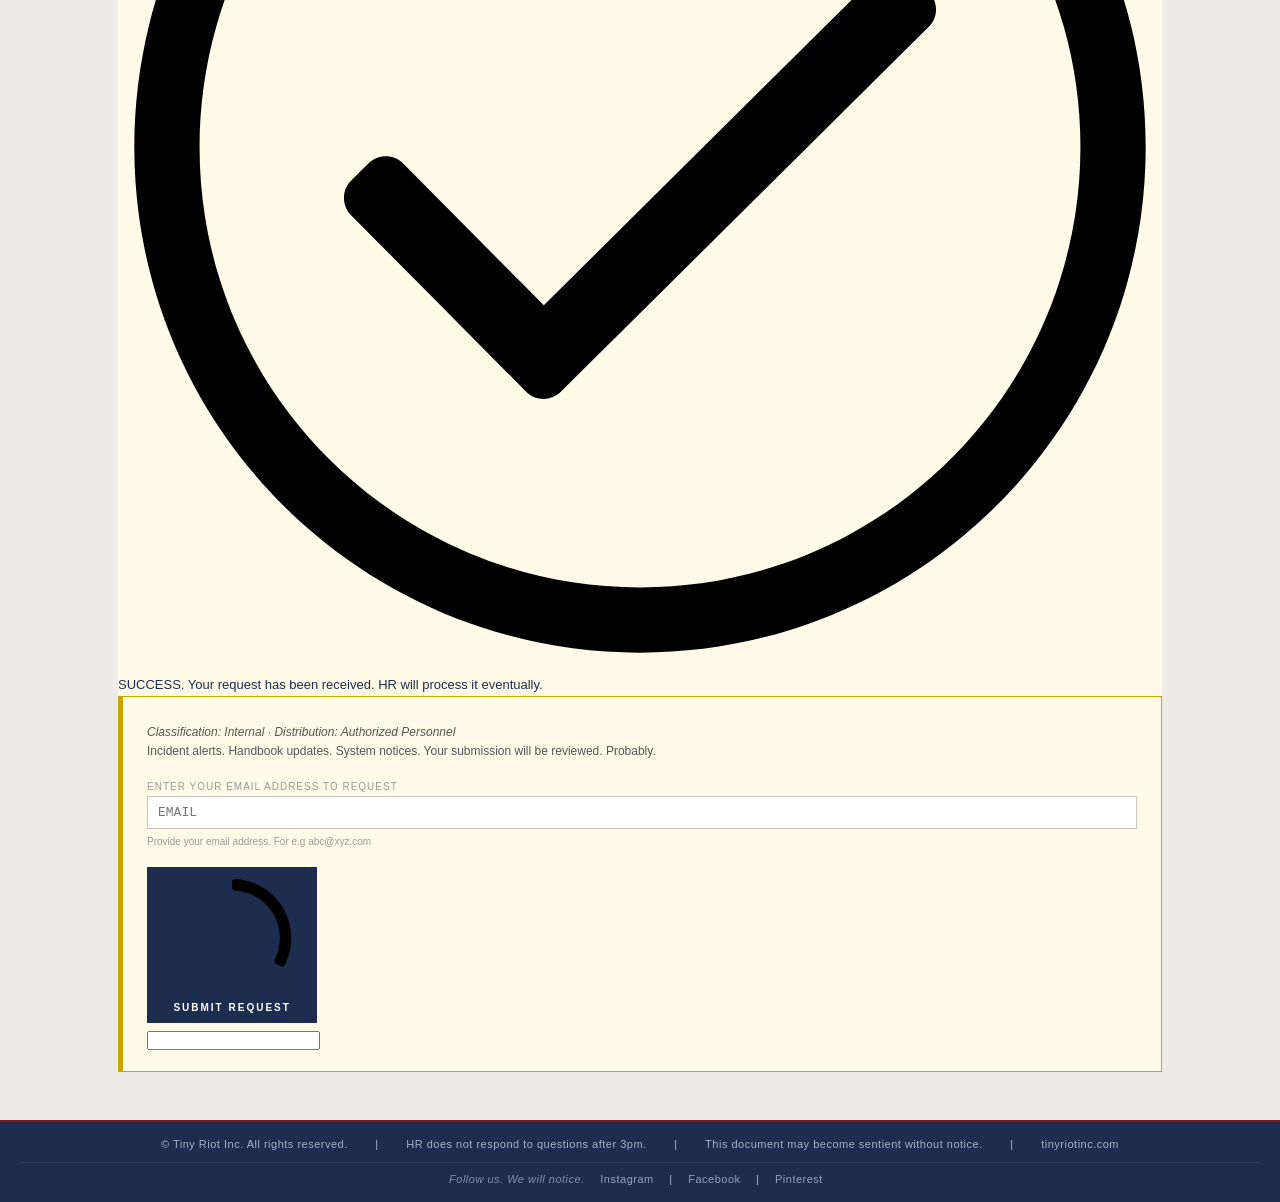
==== commit 5cb6989b: "updates" ====
--- a/index.html
+++ b/index.html
@@ -265,14 +265,14 @@
 
 <nav>
     <ul>
-        <li><a href="index.html" class="active">Home</a></li>
-        <li><a href="about.html">Company Overview</a></li>
-        <li><a href="directory.html">Employee Directory</a></li>
-        <li><a href="incidents.html">Incident Log</a></li>
-        <li><a href="jobs.html">Open Positions</a></li>
-        <li><a href="handbook.html">Employee Handbook</a></li>
-        <li><a href="music.html">Approved Listening</a></li>
-        <li><a href="quiz.html">Assessment Portal</a></li>
+        <li><a href="/" class="active">Home</a></li>
+        <li><a href="about">Company Overview</a></li>
+        <li><a href="directory">Employee Directory</a></li>
+        <li><a href="incidents">Incident Log</a></li>
+        <li><a href="jobs">Open Positions</a></li>
+        <li><a href="handbook">Employee Handbook</a></li>
+        <li><a href="music">Approved Listening</a></li>
+        <li><a href="quiz">Assessment Portal</a></li>
     </ul>
 </nav>
 
@@ -310,14 +310,14 @@
                 <div class="cta-card-tag">Assessment Portal · Form HR-ASSESS-001</div>
                 <div class="cta-card-title">Take the Assessment</div>
                 <div class="cta-card-body">Determine which Tiny Riot Inc. employee best represents your operational profile. This is not a personality test. HR will not be explaining the difference.</div>
-                <a href="quiz.html" class="cta-card-btn">Begin Assessment &rarr;</a>
+                <a href="quiz" class="cta-card-btn">Begin Assessment &rarr;</a>
             </div>
 
             <div class="cta-card">
                 <div class="cta-card-tag">Employee Directory · Doc HR-DIR-001</div>
                 <div class="cta-card-title">Meet the Team</div>
                 <div class="cta-card-body">Review the verified personnel on file. Nine employees. Several of them are aware of your arrival. Nessie has been notified. Her silence is sufficient acknowledgment.</div>
-                <a href="directory.html" class="cta-card-btn">View Directory &rarr;</a>
+                <a href="directory" class="cta-card-btn">View Directory &rarr;</a>
             </div>
 
             <div class="cta-card">
@@ -362,12 +362,22 @@
                     <p><strong>WI-FI NOTICE.</strong> Building B Wi-Fi has been restored. Credit goes to Bigfoot, who left no documentation. IT cannot replicate the fix. Please do not lose Wi-Fi again.</p>
                 </div>
 
+                <div class="bulletin-item">
+                    <div class="bulletin-date">Q2 2026 &nbsp;|&nbsp; HR</div>
+                    <p><strong>WELLNESS PROGRAM — NOW ACTIVE.</strong> The Tiny Riot Inc. Wellness Program is operational. Advisories will be issued on an irregular schedule by rotating personnel. All advisories should be treated as guidance, not binding policy. Except Kraken's. Kraken's is policy. Grey has been asked to confirm this. He said "noted" and wrote something down.</p>
+                </div>
+
+                <div class="bulletin-item">
+                    <div class="bulletin-date">Q2 2026 &nbsp;|&nbsp; Recruiting</div>
+                    <p><strong>OPEN POSITIONS UPDATE.</strong> Two additional roles have been posted to the <a href="jobs" style="color:#3a5ea8;">Open Positions</a> page: Senior Strategy Consultant (Long View Division, attendance optional, Nessie will review) and Compliance Analyst, 3AM Shift (Legal &amp; Compliance, full archive access, The Rake will be in touch). Applications reviewed on a rolling basis by criteria that will not be disclosed in advance.</p>
+                </div>
+
             </div>
 
             <h2 class="section-title" style="margin-top:24px;">About This Portal</h2>
             <div class="content-box" style="font-size:13px;color:#444;line-height:1.8;">
                 <p>The Tiny Riot Inc. Employee Resources Portal is the official internal hub for company policies, employee information, open positions, incident containment, and emotionally complicated workplace phenomena.</p>
-                <p style="margin-top:10px;">If you have arrived here and are not a current employee, please be advised that Tiny Riot Inc. is not currently hiring for most positions. However, if you feel you are already doing this job without being paid for it, please visit our <a href="jobs.html" style="color:#3a5ea8;">Open Positions</a> page.</p>
+                <p style="margin-top:10px;">If you have arrived here and are not a current employee, please be advised that Tiny Riot Inc. is not currently hiring for most positions. However, if you feel you are already doing this job without being paid for it, please visit our <a href="jobs" style="color:#3a5ea8;">Open Positions</a> page.</p>
                 <p style="margin-top:10px;">HR responds to inquiries between 10am and 2:45pm. HR does not respond after 3pm. This policy was enacted after The Incident.</p>
             </div>
         </div>
@@ -378,12 +388,12 @@
             <h2 class="section-title">Quick Links</h2>
             <div class="content-box" style="padding:16px 20px;">
                 <ul class="quick-links">
-                    <li><a href="directory.html">Employee Directory (Verified Entities Only)</a></li>
-                    <li><a href="incidents.html">Incident Report Log (Recent Screaming)</a></li>
-                    <li><a href="jobs.html">Open Positions (High Mortality / Excellent Benefits)</a></li>
-                    <li><a href="handbook.html">Employee Handbook</a></li>
-                    <li><a href="music.html">Approved Listening (Do Not Play After 3pm)</a></li>
-                    <li><a href="quiz.html">Cryptid Assessment (Now Online — Proceed With Caution)</a></li>
+                    <li><a href="directory">Employee Directory (Verified Entities Only)</a></li>
+                    <li><a href="incidents">Incident Report Log (Recent Screaming)</a></li>
+                    <li><a href="jobs">Open Positions (5 Listings — High Mortality / Excellent Benefits)</a></li>
+                    <li><a href="handbook">Employee Handbook</a></li>
+                    <li><a href="music">Approved Listening (Do Not Play After 3pm)</a></li>
+                    <li><a href="quiz">Cryptid Assessment (Now Online — Proceed With Caution)</a></li>
                     <li><a href="it-support.html">IT Help Desk (Last Resort)</a></li>
                 </ul>
             </div>
@@ -445,7 +455,7 @@
                 <div style="margin-bottom:6px;"><span class="text-muted text-upper text-small">Employees:&nbsp;</span>Fluctuating</div>
                 <div style="margin-bottom:6px;"><span class="text-muted text-upper text-small">Founded:&nbsp;</span>Unclear</div>
                 <div style="margin-bottom:6px;"><span class="text-muted text-upper text-small">Industry:&nbsp;</span>Chaos Management</div>
-                <div style="margin-bottom:6px;"><span class="text-muted text-upper text-small">Open Incidents:&nbsp;</span>1</div>
+                <div style="margin-bottom:6px;"><span class="text-muted text-upper text-small">Open Incidents:&nbsp;</span>1 (ongoing)</div>
                 <div style="margin-bottom:6px;"><span class="text-muted text-upper text-small">Prophecies Ignored:&nbsp;</span>7</div>
                 <div style="margin-bottom:6px;"><span class="text-muted text-upper text-small">Soup Deliveries:&nbsp;</span>Untracked</div>
                 <div style="margin-bottom:6px;"><span class="text-muted text-upper text-small">Haunted Floors:&nbsp;</span>1.5</div>
@@ -457,7 +467,7 @@
                 <p style="font-family:'Courier New',Courier,monospace;font-size:11px;color:#777;margin-bottom:12px;line-height:1.6;">Music approved by HR. Do not play after 3pm. The Board has not commented on the playlist. The Board is always listening.</p>
                 <iframe width="100%" height="166" scrolling="no" frameborder="no" allow="autoplay; encrypted-media"
                     src="https://w.soundcloud.com/player/?url=https%3A//api.soundcloud.com/playlists/soundcloud%253Aplaylists%253A2237323715&color=%237a1a1a&auto_play=false&hide_related=false&show_comments=false&show_user=true&show_reposts=false&show_teaser=false&visual=false"></iframe>
-                <a href="music.html" style="display:inline-block;margin-top:10px;font-family:'Courier New',Courier,monospace;font-size:10px;letter-spacing:1px;text-transform:uppercase;color:#3a5ea8;">Full Listening Archive &rarr;</a>
+                <a href="music" style="display:inline-block;margin-top:10px;font-family:'Courier New',Courier,monospace;font-size:10px;letter-spacing:1px;text-transform:uppercase;color:#3a5ea8;">Full Listening Archive &rarr;</a>
             </div>
 
         </div>
@@ -566,7 +576,14 @@
         "Nessie has been cc'd on this notice. Her silence is sufficient.",
         "Please do not print this page after midnight.",
         "The Rake has read the employee handbook in full. HR is aware. We are all being very normal about this.",
-        "Reminder: \"Emotionally complex\" is not a valid out-of-office status. We are looking at you, JD."
+        "Reminder: \"Emotionally complex\" is not a valid out-of-office status. We are looking at you, JD.",
+        "The Wellness Program is active. Advisories will be issued. Kraken's advisory is mandatory.",
+        "Nessie has declined to elaborate on her Q4 position. The record will reflect this.",
+        "Two new positions are open. Senior Strategy Consultant. Compliance Analyst, 3AM Shift. A message will arrive.",
+        "Bigfoot is aware of the situation. He is handling it. He will not be providing updates.",
+        "Chupacabra's wellness advisory stands. HR has reviewed it. HR has no further comment.",
+        "The Rake has reviewed the new job postings. He found a clause. HR is monitoring.",
+        "Jersey Devil's screaming sessions are now officially classified as professional development. This was Chupacabra's idea."
     ];
 
     let current = 0;
--- a/style.css
+++ b/style.css
@@ -103,6 +103,21 @@
 nav ul li a.active {
     background-color: #7a1a1a;
     color: #fff;
+}
+
+@media (max-width: 768px) {
+    nav ul {
+        flex-wrap: wrap;
+        padding: 0;
+    }
+    nav ul li a {
+        padding: 8px 12px;
+        font-size: 11px;
+        letter-spacing: 0.5px;
+    }
+    nav ul li:first-child a {
+        border-left: none;
+    }
 }
 
 /* ── BREADCRUMB ── */
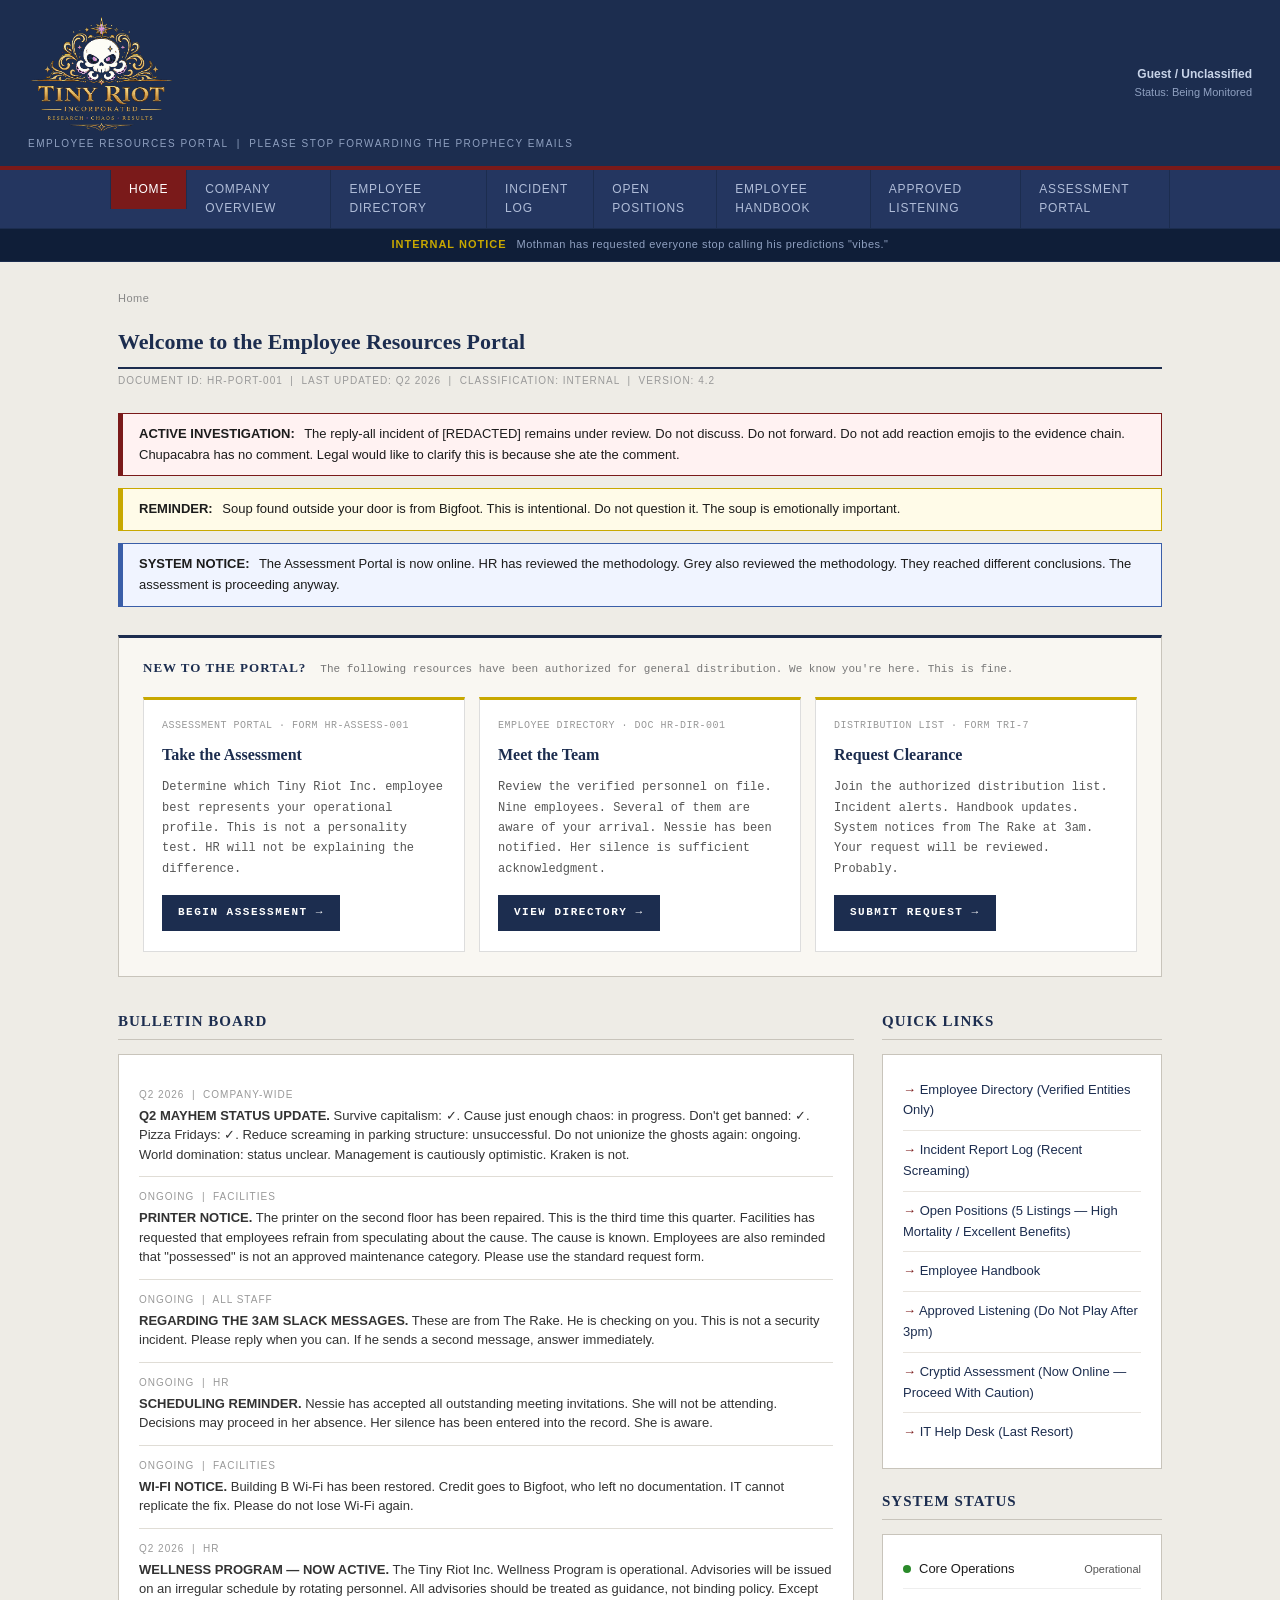
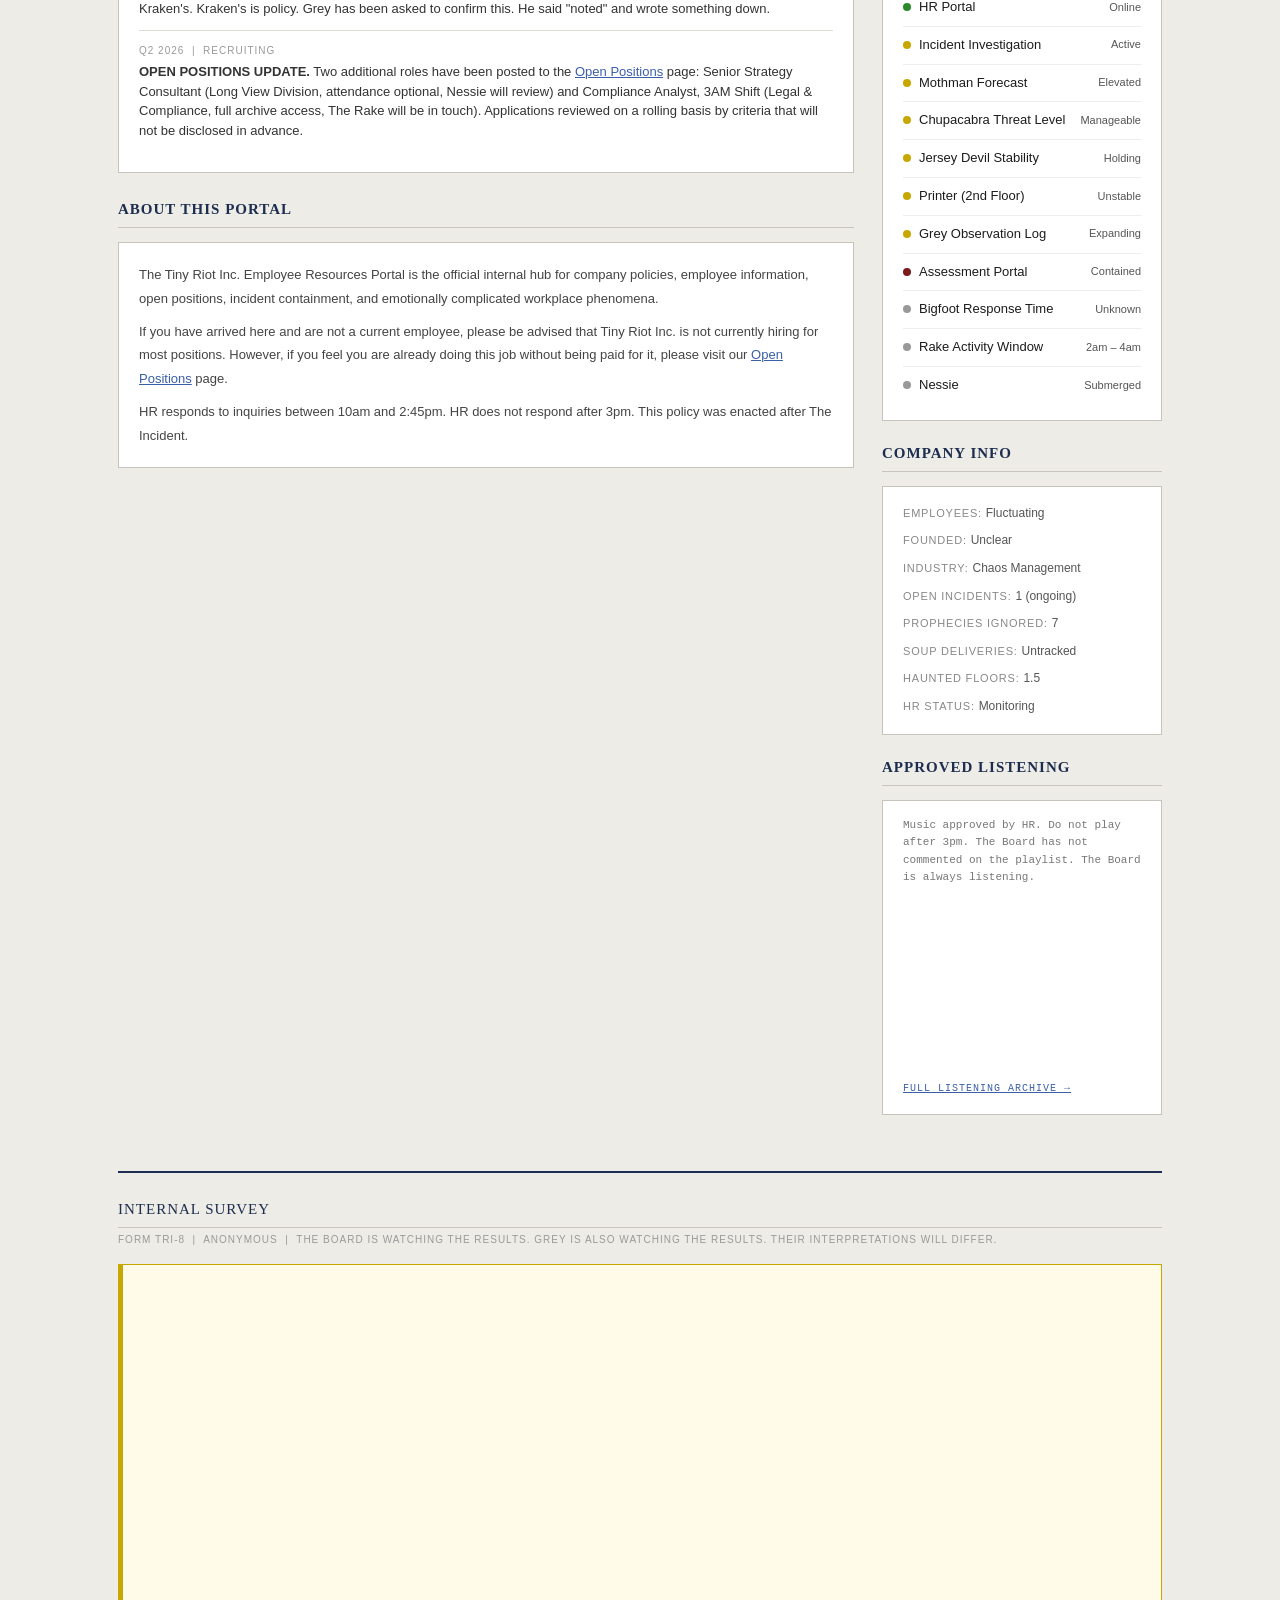
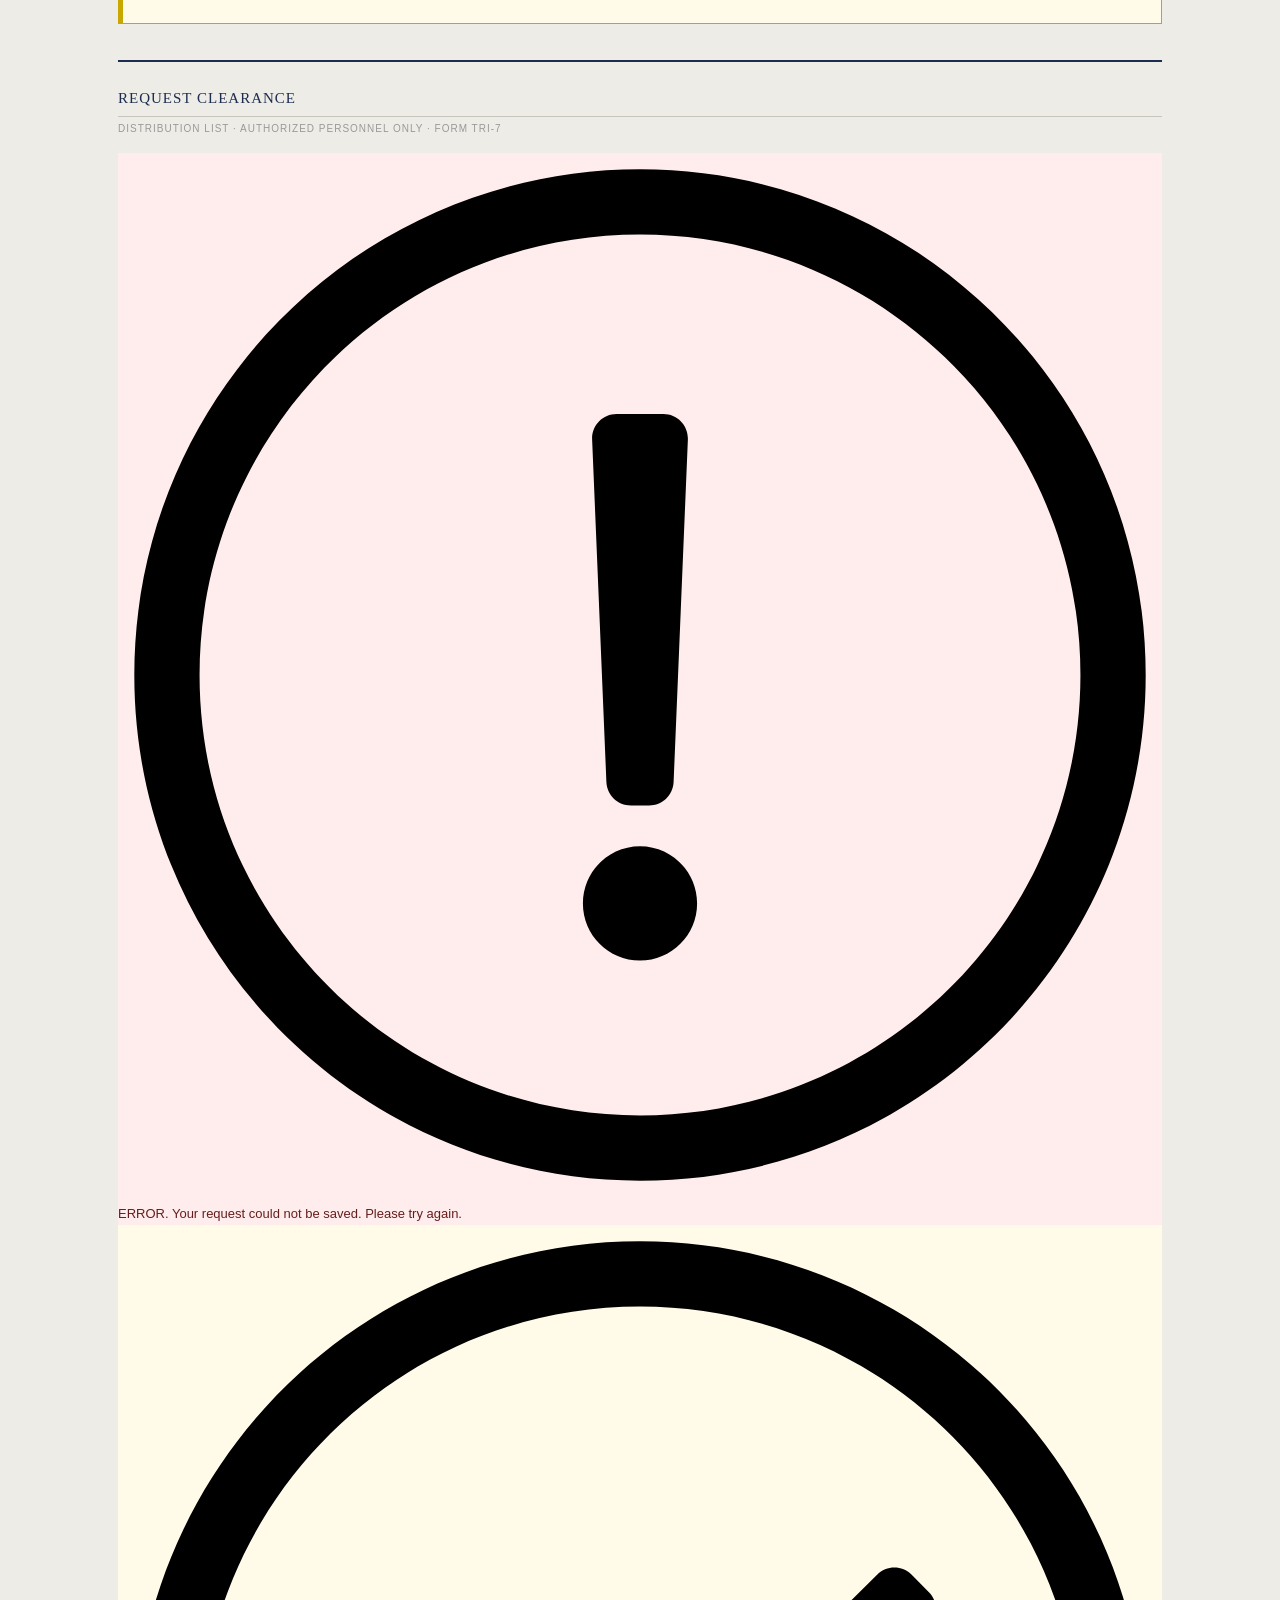
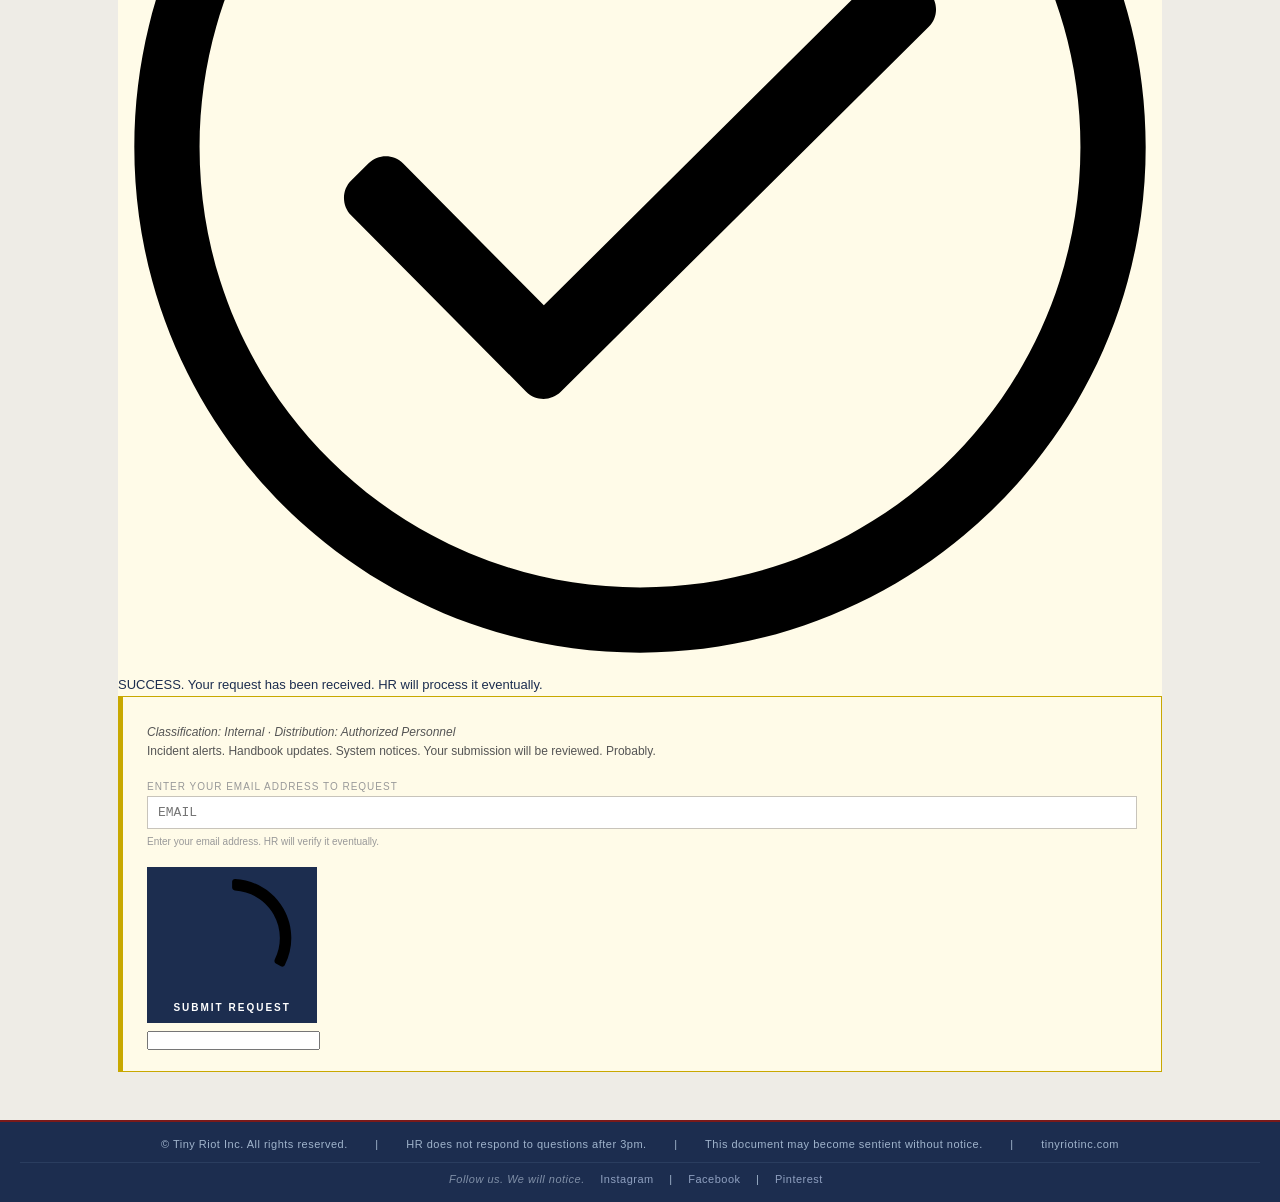
==== commit 03ad8e71: "updates and fixes" ====
--- a/index.html
+++ b/index.html
@@ -10,6 +10,11 @@
     <meta property="og:type" content="website">
     <meta property="og:url" content="https://tinyriotinc.com/">
     <meta property="og:site_name" content="Tiny Riot Inc.">
+    <meta property="og:image" content="https://tinyriotinc.com/og-home.png">
+    <meta property="og:image:width" content="1200">
+    <meta property="og:image:height" content="630">
+    <meta name="twitter:card" content="summary_large_image">
+    <meta name="twitter:image" content="https://tinyriotinc.com/og-home.png">
     <link rel="canonical" href="https://tinyriotinc.com/">
     <link rel="stylesheet" href="style.css">
     <style>
@@ -523,7 +528,7 @@
                         </div>
                       </div>
                       <label class="entry__error entry__error--primary" style="font-family:Arial,sans-serif; font-size:11px; text-align:left; color:#661d1d; background-color:#ffeded; border-color:#ff4949; border-radius:0;"></label>
-                      <label class="entry__specification" style="font-family:Arial,sans-serif; font-size:10px; text-align:left; color:#999;">Provide your email address. For e.g abc@xyz.com</label>
+                      <label class="entry__specification" style="font-family:Arial,sans-serif; font-size:10px; text-align:left; color:#999;">Enter your email address. HR will verify it eventually.</label>
                     </div>
                   </div>
                 </div>
